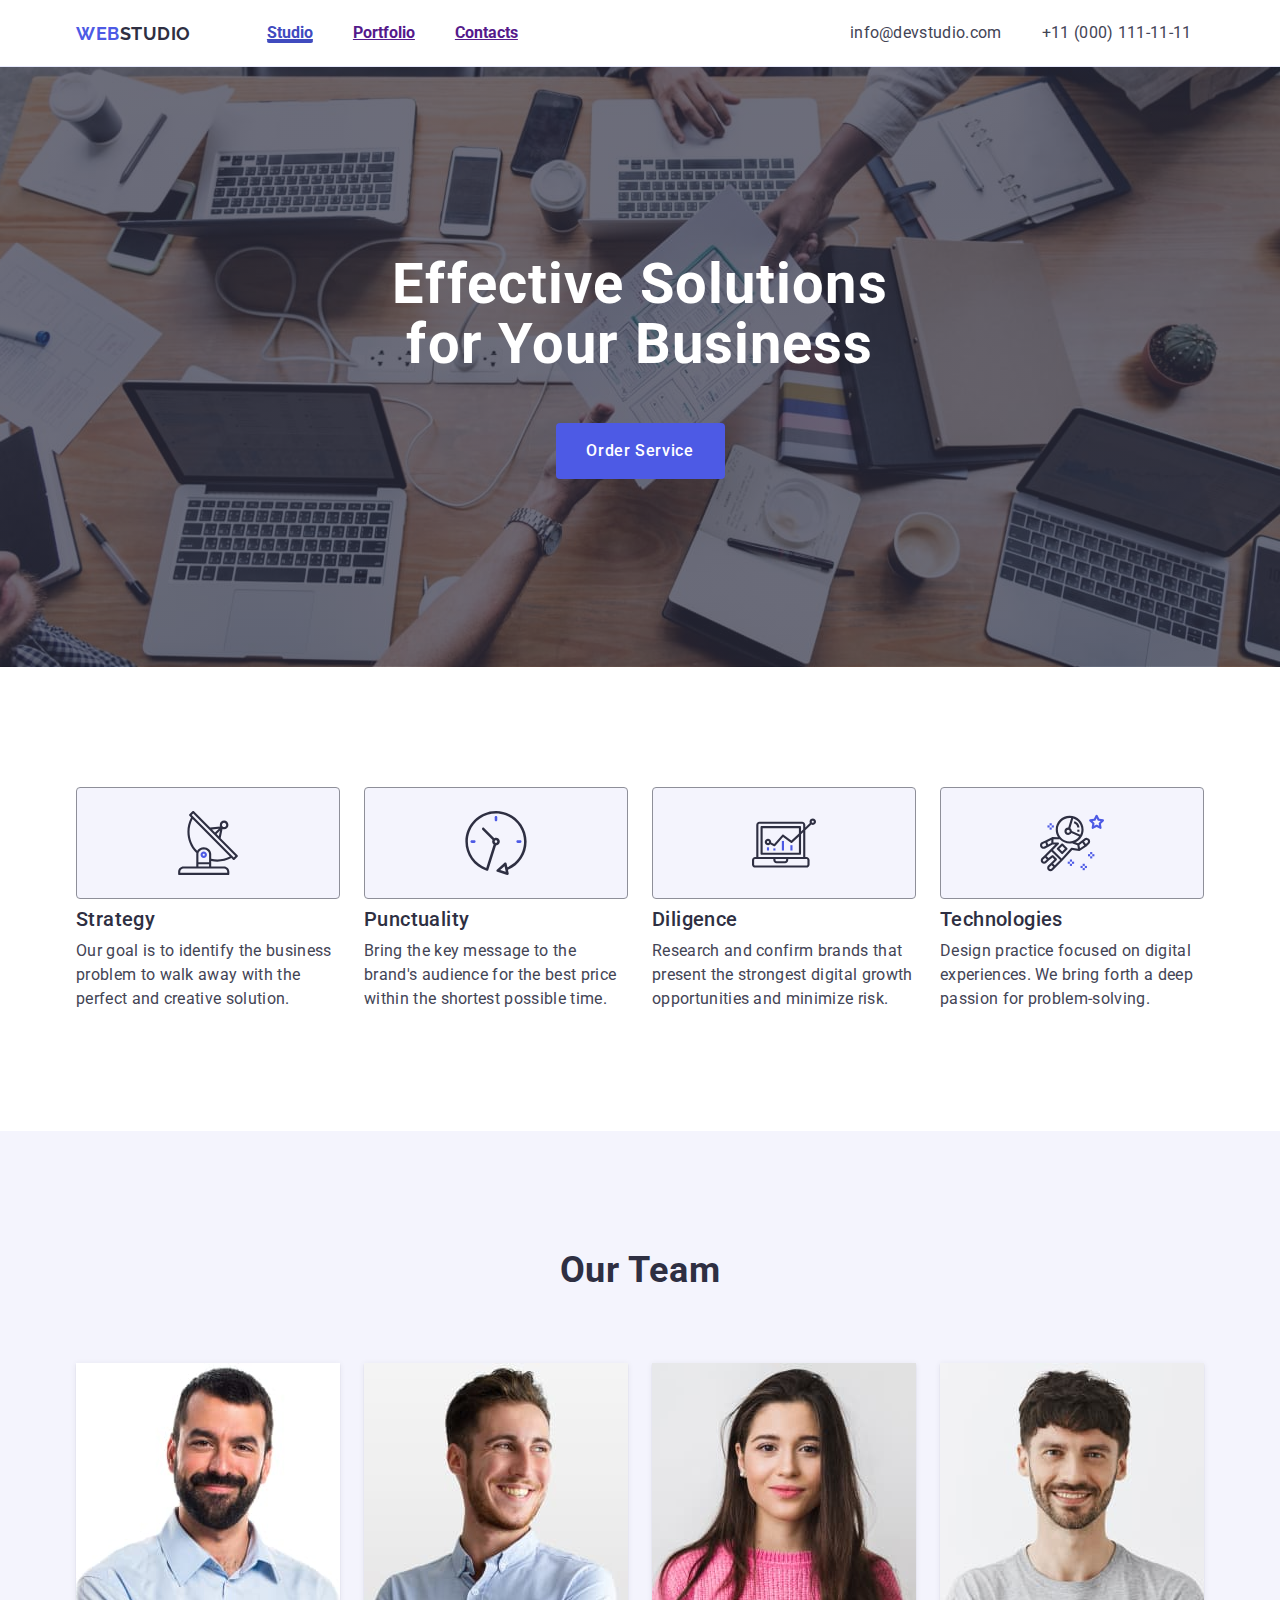
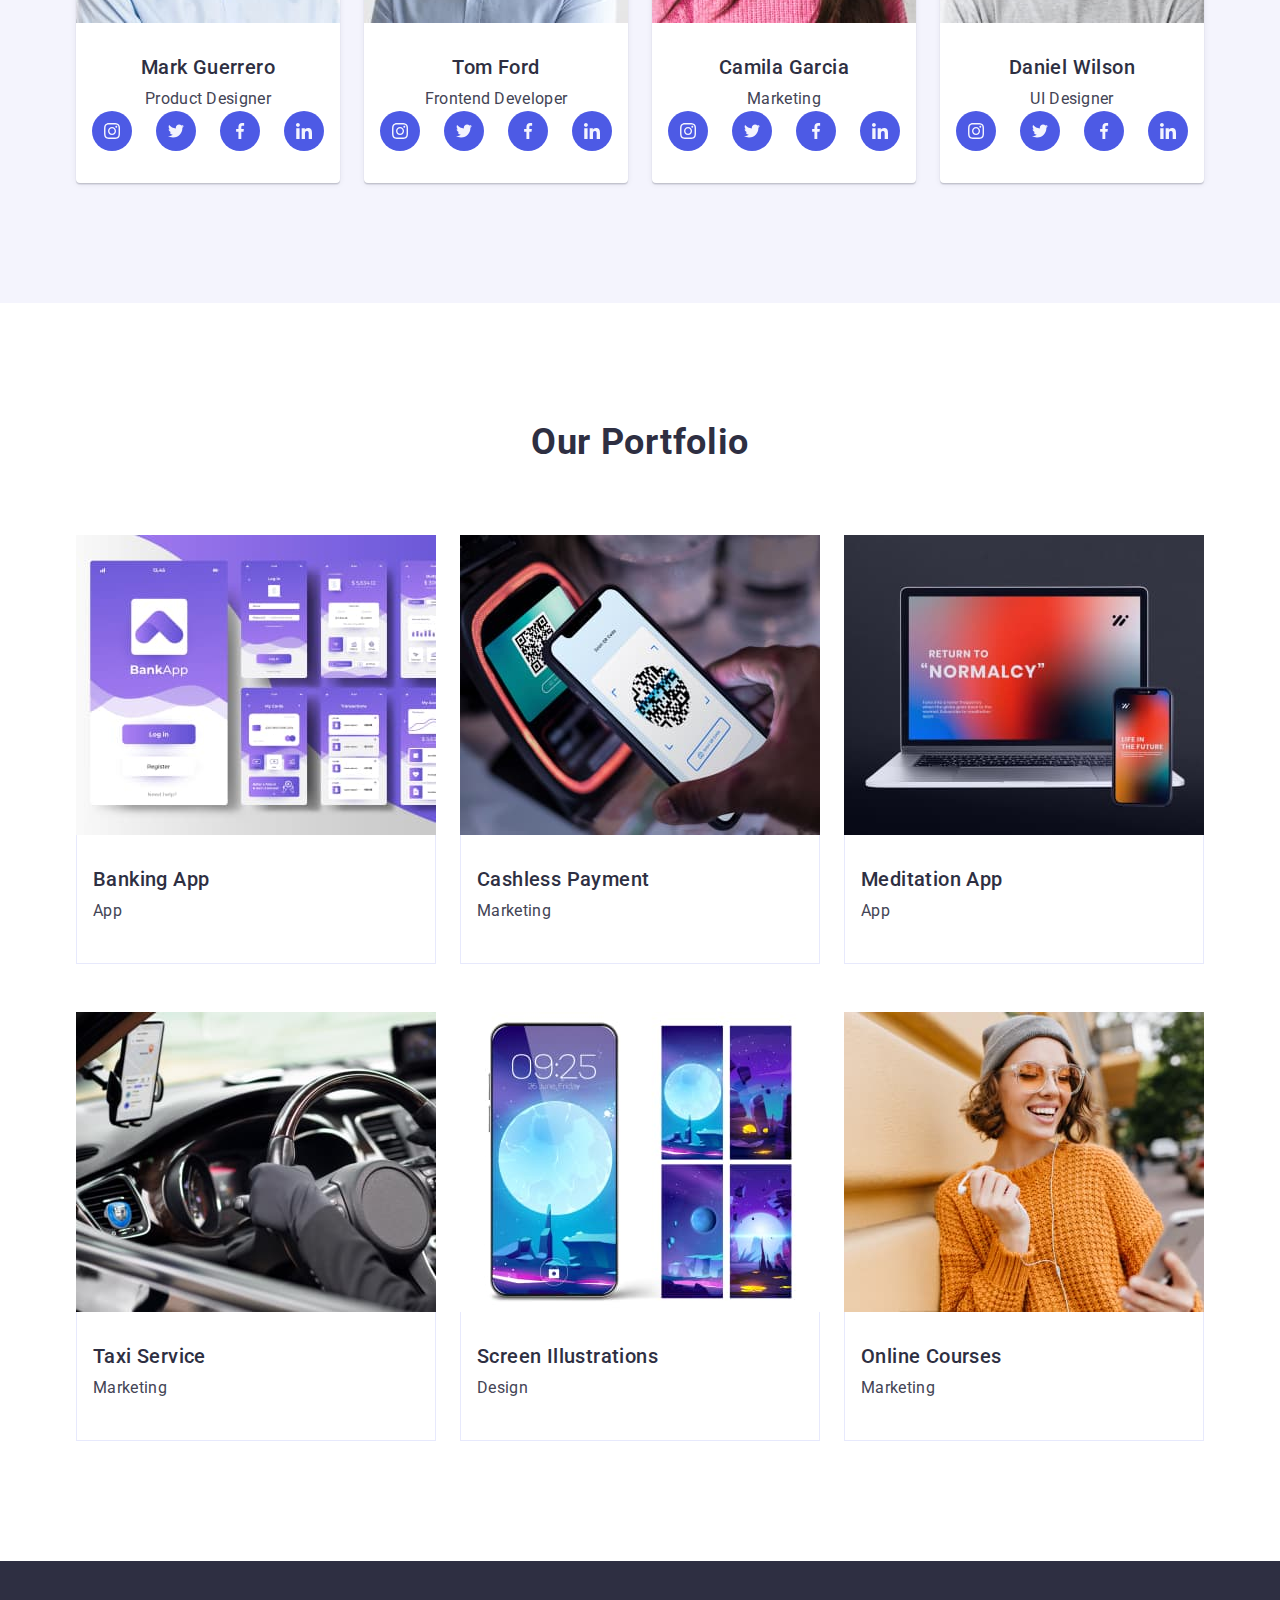
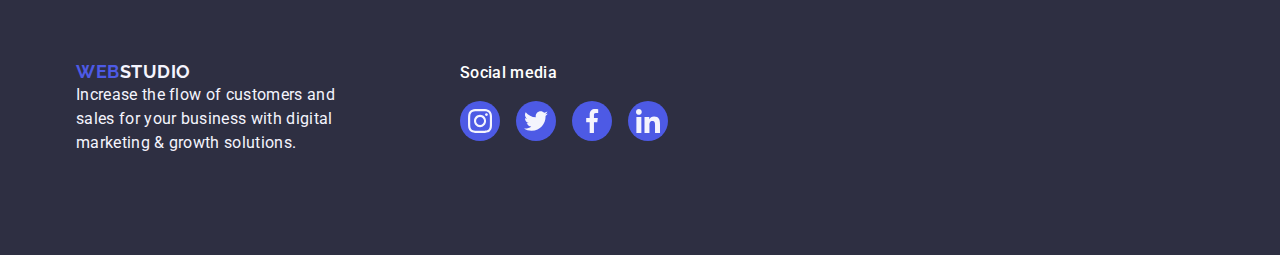
==== index.html @ 94a4ffe4 "corrects in footer" ====
<!DOCTYPE html>
<html lang="en">
<head>
    <meta charset="UTF-8">
    <meta name="viewport" content="width=device-width, initial-scale=1.0">
    <title>Document</title>
    <link rel="stylesheet" href="https://cdn.jsdelivr.net/npm/modern-normalize@2.0.0/modern-normalize.min.css">
    <link rel="stylesheet" href="./css/styles.css">
    <link rel="stylesheet" href="./images/icons.svg">
    <link rel="preconnect" href="https://fonts.googleapis.com">
    <link rel="preconnect" href="https://fonts.gstatic.com" crossorigin>
    <link
        href="https://fonts.googleapis.com/css2?family=Raleway:ital,wght@0,100..900;1,100..900&family=Roboto:ital,wght@0,100;0,300;0,400;0,500;0,700;0,900;1,100;1,300;1,400;1,500;1,700;1,900&display=swap"
        rel="stylesheet">

        <link rel="preconnect" href="https://fonts.googleapis.com">
        <link rel="preconnect" href="https://fonts.gstatic.com" crossorigin>
        <link
            href="https://fonts.googleapis.com/css2?family=Raleway:ital,wght@0,100..900;1,100..900&family=Roboto:ital,wght@0,100;0,300;0,400;0,500;0,700;0,900;1,100;1,300;1,400;1,500;1,700;1,900&display=swap"
            rel="stylesheet">

</head>
<body>
    <header class="top-bar">
        <div class="div-container container">
        <nav class="navigation">
            <a href="./index.html" class="page-logo">Web<span class="logo-studio-top">Studio</span></a>
            <ul class="nav-list-one">
                <li>
                    <a href="./index.html" class="link-active">Studio</a>
                </li>
                <li>
                    <a href="">Portfolio</a>
                </li>
                <li>
                    <a href="">Contacts</a>
                </li>
            </ul>
        </nav>
        <address class="page-address">
            <ul class="adress-list">
            <li>
                <a href="mailto:info@devstudio.com" class="address-link">info@devstudio.com</a>
            </li>
            <li>
                <a href="tel:+110001111111" class="address-link">+11 (000) 111-11-11</a>
            </li>
            </ul>
        </address>
        </div>
    </header>
    
    <main>
        <section class="section-one">
            <div class="container">
              <h1 class="page-title">Effective Solutions for Your Business</h1>
            <button type="button" class="page-button">Order Service</button>
            </div>
            </section>

                <section class="section-two">
                    <div class="container">
                    <h2 class="visually-hidden">TO CHANGE</h2>
                    <ul class="list-two">
                        <li class="list-two-item">
                            <div class="icon-one">
                                <svg width="64" height="64">
                                    <use href="./images/icons.svg#icon-antenna1"></use>
                                </svg>
                            </div>
                            <h3 class="page-title-two">Strategy</h3>
                        <p class="page-paragraph-one">Our goal is to identify the business
                        problem to walk away with the 
                        perfect and creative solution.</p>
                        </li>
                       
                        <li class="list-two-item">
                            <div class="icon-one">
                                <svg width="64" height="64">
                                    <use href="./images/icons.svg#icon-clock1"></use>
                                </svg>
                            </div>
                            <h3 class="page-title-two">Punctuality</h3>
                        <p class="page-paragraph-one">Bring the key message to the
                        brand's audience for the best price 
                        within the shortest possible time.</p>
                         </li>
                    
                      <li class="list-two-item">
                        <div class="icon-one">
                            <svg width="64" height="64">
                                <use href="./images/icons.svg#icon-diagram1"></use>
                            </svg>
                        </div>
                            <h3 class="page-title-two">Diligence</h3>
                        <p class="page-paragraph-one">Research and confirm brands that 
                        present the strongest digital growth
                        opportunities and minimize risk.</p>
                    </li>
                    
                    <li class="list-two-item">
                        <div class="icon-one">
                            <svg width="64" height="64">
                                <use href="./images/icons.svg#icon-astronaut1"></use>
                            </svg>
                        </div>
                            <h3 class="page-title-two">Technologies</h3>
                        <p class="page-paragraph-one">Design practice focused on digital 
                        experiences. We bring forth a deep 
                        passion for problem-solving.</p>
                        </li>
                    </ul>
                    </div>
                </section>

            <section class="section-three">
            <div class="container">
            <h2 class="page-title-three">Our Team</h2>
            <ul class="list-three">
               <li class="image-list">
                   <img src="./images/img1.jpg"
                   alt="Man in a blue shirt with short stubble"
                   width="264"
                   height="260" />
                   <div class="div-info">
                <h3 class="page-title-four">Mark Guerrero</h3>
                <p class="page-paragraph-two">Product Designer</p>
                <ul class="social-media-one">
                    <li class="social-media-one-item">
                    <a href="https://www.instagram.com/" target="_blank" class="sm-link">
                        <svg width="16" height="16" class="sm-icon">
                            <use href="./images/icons.svg#icon-instagram1"></use>
                        </svg>
                    </a>
                    </li>
                    <li class="social-media-one-item">
                        <a href="https://x.com/" target="_blank" class="sm-link">
                            <svg width="16" height="16" class="sm-icon">
                                <use href="./images/icons.svg#icon-twitter1"></use>
                            </svg>
                        </a>
                    </li>
                    <li class="social-media-one-item">
                        <a href="https://www.facebook.com/" target="_blank" class="sm-link">
                            <svg width="16" height="16" class="sm-icon">
                                <use href="./images/icons.svg#icon-facebook1"></use>
                            </svg>
                        </a>
                    </li>
                    <li class="social-media-one-item">
                        <a href="https://linkedin.com/" target="_blank" class="sm-link">
                            <svg width="16" height="16" class="sm-icon">
                                <use href="./images/icons.svg#icon-linkedin"></use>
                            </svg>
                        </a>
                    </li>
                </ul>
                </div>
               </li>
               <li class="image-list">
                   <img src="./images/img2.jpg"
                   alt="Smiling man in a blue shirt with short stubble"
                   width="264"
                   height="260" />
                   <div class="div-info">
                <h3 class="page-title-four">Tom Ford</h3>
                <p class="page-paragraph-two">Frontend Developer</p>
                <ul class="social-media-one">
                    <li class="social-media-one-item">
                        <a href="https://www.instagram.com/" target="_blank" class="sm-link">
                            <svg width="16" height="16" class="sm-icon">
                                <use href="./images/icons.svg#icon-instagram1"></use>
                            </svg>
                        </a>
                    </li>
                    <li class="social-media-one-item">
                        <a href="https://x.com/" target="_blank" class="sm-link">
                            <svg width="16" height="16" class="sm-icon">
                                <use href="./images/icons.svg#icon-twitter1"></use>
                            </svg>
                        </a>
                    </li>
                    <li class="social-media-one-item">
                        <a href="https://www.facebook.com/" target="_blank" class="sm-link">
                            <svg width="16" height="16" class="sm-icon">
                                <use href="./images/icons.svg#icon-facebook1"></use>
                            </svg>
                        </a>
                    </li>
                    <li class="social-media-one-item">
                        <a href="https://linkedin.com/" target="_blank" class="sm-link">
                            <svg width="16" height="16" class="sm-icon">
                                <use href="./images/icons.svg#icon-linkedin"></use>
                            </svg>
                        </a>
                    </li>
                </ul>
                </div>
               </li> 
               <li class="image-list">
                   <img src="./images/img3.jpg"
                   alt="Woman with long dark hair in a pink sweater"
                   width="264"
                   height="260" />
                   <div class="div-info">
                <h3 class="page-title-four">Camila Garcia</h3>
                <p class="page-paragraph-two">Marketing</p>
                <ul class="social-media-one">
                    <li class="social-media-one-item">
                        <a href="https://www.instagram.com/" target="_blank" class="sm-link">
                            <svg width="16" height="16" class="sm-icon">
                                <use href="./images/icons.svg#icon-instagram1"></use>
                            </svg>
                        </a>
                    </li>
                    <li class="social-media-one-item">
                        <a href="https://x.com/" target="_blank" class="sm-link">
                            <svg width="16" height="16" class="sm-icon">
                                <use href="./images/icons.svg#icon-twitter1"></use>
                            </svg>
                        </a>
                    </li>
                    <li class="social-media-one-item">
                        <a href="https://www.facebook.com/" target="_blank" class="sm-link">
                            <svg width="16" height="16" class="sm-icon">
                                <use href="./images/icons.svg#icon-facebook1"></use>
                            </svg>
                        </a>
                    </li>
                    <li class="social-media-one-item">
                        <a href="https://linkedin.com/" target="_blank" class="sm-link">
                            <svg width="16" height="16" class="sm-icon">
                                <use href="./images/icons.svg#icon-linkedin"></use>
                            </svg>
                        </a>
                    </li>
                </ul>
                </div>
               </li>
               <li class="image-list">
                   <img src="./images/img4.jpg"
                   alt="A man in a gray T-shirt with short stubble"
                   width="264"
                   height="260" />
                   <div class="div-info">
                <h3 class="page-title-four">Daniel Wilson</h3>
                <p class="page-paragraph-two">UI Designer</p>
                <ul class="social-media-one">
                    <li class="social-media-one-item">
                        <a href="https://www.instagram.com/" target="_blank" class="sm-link">
                            <svg width="16" height="16" class="sm-icon">
                                <use href="./images/icons.svg#icon-instagram1"></use>
                            </svg>
                        </a>
                    </li>
                    <li class="social-media-one-item">
                        <a href="https://x.com/" target="_blank" class="sm-link">
                            <svg width="16" height="16" class="sm-icon">
                                <use href="./images/icons.svg#icon-twitter1"></use>
                            </svg>
                        </a>
                    </li>
                    <li class="social-media-one-item">
                        <a href="https://www.facebook.com/" target="_blank" class="sm-link">
                            <svg width="16" height="16" class="sm-icon">
                                <use href="./images/icons.svg#icon-facebook1"></use>
                            </svg>
                        </a>
                    </li>
                    <li class="social-media-one-item">
                        <a href="https://linkedin.com/" target="_blank" class="sm-link">
                            <svg width="16" height="16" class="sm-icon">
                                <use href="./images/icons.svg#icon-linkedin"></use>
                            </svg>
                        </a>
                    </li>
                </ul>
                </div>
               </li>
            </ul>
            </div>
        </section>

        <section class="section-four">
            <div class="container">
            <h2 class="page-title-five">Our Portfolio</h2>
            <ul class="list-four">
                <li class="list-four-item">
                    <div class="parent">
                    <img src="./images/img5.jpg"
                    alt="Some White and purple photos of bankig aplication"
                    width="360"
                    height="300" />
                    <p class="child">14 Stylish and User-Friendly App Design Concepts · Task Manager App · Calorie Tracker App · Exotic Fruit Ecommerce App ·
                    Cloud Storage App</p>
                    </div>
                    
                    <!-- <div class="parent-two"> -->
                <div class="div-info-two">
                    <h3 class="page-title-two">Banking App</h3>
                    <p class="page-paragraph-three">App</p>
                    <!-- <p class="child-two">14 Stylish and User-Friendly App Design Concepts · Task Manager App · Calorie Tracker App · Exotic
                        Fruit Ecommerce App ·
                        Cloud Storage App</p> -->
                    <!-- </div> -->
                    </div>
                </li>
                <li class="list-four-item">
                    <div class="parent">
                    <img src="./images/img6.jpg"
                    alt="Mobile phone and paymaent terminal"
                    width="360"
                    height="300" />
                    <p class="child">14 Stylish and User-Friendly App Design Concepts · Task Manager App · Calorie Tracker App · Exotic
                        Fruit Ecommerce App ·
                        Cloud Storage App</p>
                    </div>
                    <div class="div-info-two">
                    <h3 class="page-title-two">Cashless Payment</h3>
                    <p class="page-paragraph-three">Marketing</p>
                    </div>
                </li>
                <li class="list-four-item">
                    <div class="parent">
                    <img src="./images/img7.jpg"
                    alt="Mobile phone and notebook one the black board"
                    width="360"
                    height="300" />
                    <p class="child">14 Stylish and User-Friendly App Design Concepts · Task Manager App · Calorie Tracker App · Exotic
                        Fruit Ecommerce App ·
                        Cloud Storage App</p>
                    </div>
                    <div class="div-info-two">
                    <h3 class="page-title-two">Meditation App</h3>
                    <p class="page-paragraph-three">App</p>
                    </div>
                </li>
                <li class="list-four-item">
                    <div class="parent">
                    <img src="./images/img8.jpg"
                    alt="A mobile phone attached to the car window and the driver's hands"
                    width="360"
                    height="300" />
                    <p class="child">14 Stylish and User-Friendly App Design Concepts · Task Manager App · Calorie Tracker App · Exotic
                        Fruit Ecommerce App ·
                        Cloud Storage App</p>
                    </div>
                    <div class="div-info-two">
                    <h3 class="page-title-two">Taxi Service</h3>
                    <p class="page-paragraph-three">Marketing</p>
                    </div>
                </li>
                 <li class="list-four-item">
                    <div class="parent">
                    <img src="./images/img9.jpg"
                    alt="Mobile phone with Moon on the desktop"
                    width="360"
                    height="300" />
                    <p class="child">14 Stylish and User-Friendly App Design Concepts · Task Manager App · Calorie Tracker App · Exotic
                        Fruit Ecommerce App ·
                        Cloud Storage App</p>
                    </div>
                    <div class="div-info-two">
                    <h3 class="page-title-two">Screen Illustrations</h3>
                    <p class="page-paragraph-three">Design</p>
                    </div>
 
                </li>
                <li class="list-four-item">
                    <div class="parent">
                    <img src="./images/img10.jpg"
                    alt="Women in orange sweater with glasses and grey winter hat"
                    width="360"
                    height="300" />
                    <p class="child">14 Stylish and User-Friendly App Design Concepts · Task Manager App · Calorie Tracker App · Exotic
                        Fruit Ecommerce App ·
                        Cloud Storage App</p>
                    </div>
                    <div class="div-info-two">
                    <h3 class="page-title-two">Online Courses</h3>
                    <p class="page-paragraph-three">Marketing</p>
                    </div>
                </li>
            </ul>
            </div>
        </section>
        
    </main>
    
    <footer class="page-footer">
        <div class="container">
        <div class="foot-container">
            <div class="div-footer">
        <a href="./index.html" class="page-logo">Web<span class="logo-studio-bottom">Studio</span></a>
       <p class="page-paragraph-four">
        Increase the flow of customers and
        sales for your business with digital 
        marketing & growth solutions.
       </p>
    </div>
    <div class="footer-icon">
        <p class="sm-paragraph">Social media</p>
        <ul class="social-media-two">
            <li class="social-media-two-item">
                <a href="https://www.instagram.com/" target="_blank" class="sm-link-two">
                    <svg width="24" height="24" class="sm-icon">
                        <use href="./images/icons.svg#icon-instagram1"></use>
                    </svg>
                </a>
            </li>
            <li class="social-media-two-item">
                <a href="https://x.com/" target="_blank" class="sm-link-two">
                    <svg width="24" height="24" class="sm-icon">
                        <use href="./images/icons.svg#icon-twitter1"></use>
                    </svg>
                </a>
            </li>
            <li class="social-media-two-item">
                <a href="https://www.facebook.com/" target="_blank" class="sm-link-two">
                    <svg width="24" height="24" class="sm-icon">
                        <use href="./images/icons.svg#icon-facebook1"></use>
                    </svg>
                </a>
            </li>
            <li class="social-media-two-item">
                <a href="https://www.linkedin.com/" target="_blank" class="sm-link-two">
                    <svg width="24" height="24" class="sm-icon">
                        <use href="./images/icons.svg#icon-linkedin"></use>
                    </svg>
                </a>
            </li>
        </ul>
   </div>
    </div>
    </footer>
    </body>
</html>
---- css/styles.css ----
* {
    box-sizing: border-box;
    margin: 0;
    padding: 0;
}
body {
    font-family: "Roboto", sans-serif;
    font-weight: 700;
    color: #434455;
    background-color: #ffffff;

}

  
.page-logo {
    font-family: "Raleway", sans-serif;
    font-weight: 700;
    font-size: 18px;
    line-height: 1.17;
    letter-spacing: 0.03em;
    text-transform: uppercase;
    color: #4d5ae5;
    text-decoration: none;
    display: inline-block;
    margin-right: 76px;
    
}

.logo-studio-top {
    color: #2e2f42;
}
.logo-studio-top:hover {
    color: #404bbf;
}
.logo-studio-top:active {
    text-decoration: underline;
    color: #404bbf;;
}

.first-link {
    /* font-weight: 500;
    letter-spacing: 0.02em;
    line-height: 1.5em;
    color: #2e2f42;
    text-decoration: none; */
    
}
.first-link:hover {
    color: #404bbf;
}
.first-link:focus {
    color: #404bbf;
}

.page-address {
    font-size: 16px;
    font-style: normal;
    font-weight: 400;
    line-height: 16px;
    letter-spacing: 0.02em;
}
.address-link {
    font-size: 16px;
    line-height: 1.5em;
    letter-spacing: 0.02em;
    color: #434455;
    text-decoration: none;
    transition: color 250ms cubic-bezier(0.4, 0, 0.2, 1);
}
.address-link:hover {
    color: #404bbf;
}
.address-link:focus {
    color: #404bbf;
}

.section-one {
    background-color: #2e2f42;
    background-image:linear-gradient(rgba(46, 47, 66, 0.7), rgba(46, 47, 66, 0.7)), url("../images/peopleoffice.jpg");
    max-width: 1440px;
    margin-left: auto;
    margin-right: auto;
    background-repeat: no-repeat;
    background-position: center;
    background-size: cover;
}


.page-title {
    font-size: 56px;
    line-height: 1.07;
    text-align: center;
    letter-spacing: 0.02em;
    color: #ffffff;
    
   
}

.page-button {
    font-weight: 500;
    line-height: 1.5em;
    letter-spacing: 0.04em;
    color: #ffffff;
    background-color: #4D5AE5;
    cursor: pointer;
    transition: background-color 250ms cubic-bezier(0.4, 0, 0.2, 1);
}

.page-button:hover {
    background-color: #404BBF;
}
.page-button:focus {
    background-color: #404BBF;
}

.page-title-two {
    font-weight: 500;
    font-size: 20px;
    line-height: 1.2;
    letter-spacing: 0.02em;
    color: #2e2f42;
}
.page-paragraph-one {
    line-height: 1.5;
    letter-spacing: 0.02em;
    font-weight: 400;
    font-size: 16px;
}

.section-three {
    background-color: #F4F4FD;
}

.page-title-three {
    font-size: 36px;
    font-weight: 700;
    line-height: 1.11;
    text-align: center;
    letter-spacing: 0.02em;
    text-transform: capitalize;
    color: #2e2f42;
}
.image-list {
    background-color: #FFFFFF;
}

.page-title-four {
    font-weight: 500;
    font-size: 20px;
    line-height: 1.2;
    letter-spacing: 0.02em;
    color: #2e2f42;
}

.page-paragraph-two {
    font-size: 16px;
    font-weight: 400;
    line-height: 1.5;
    letter-spacing: 0.02em;
}
.page-paragraph-three {
    font-size: 16px;
    font-weight: 400;
    line-height: 1.5;
    letter-spacing: 0.02em;
    margin-bottom: 8px;
}
.page-title-five {
    font-size: 36px;
    font-weight: 700;
    line-height: 1.11;
    text-align: center;
    letter-spacing: 0.02em;
    text-transform: capitalize;
    color: #2e2f42;
}

.page-footer {
    background-color: #2e2f42;
    padding: 100px 0;
    display: flex;
    align-items: baseline;
    max-width: 1440px;
        margin-left: auto;
        margin-right: auto;
}

.logo-studio-bottom {
    color: #f4f4fd;
}
.logo-studio-bottom:hover {
    color: #404bbf;
}

.logo-studio-bottom:active {
    text-decoration: underline;
    color: #404bbf;
    ;
}

.page-paragraph-four {
    font-size: 16px;
    font-weight: 400;
    line-height: 1.5;
    color: #F4F4FD;
    letter-spacing: 0.02em;
}

/* header */

img { 
    display: block;
}

.top-bar {
    border-bottom: 1px solid #e7e9fc;
    box-shadow:0px 2px 1px rgba(46, 47, 66, 0.08),
        0px 1px 1px rgba(46, 47, 66, 0.16),
        0px 1px 6px rgba(46, 47, 66, 0.08);
    
}

.div-container {
    display:flex;
    gap: 332px;
    align-items: center;
}
.container {
    width: 1158px;
    margin: 0 auto;
    padding-left: 15px;
    padding-right: 15px;
}

.navigation {
    display:flex; 
    align-items: center;
}

.menu-list {
    display: flex;
    gap:40px;
}
.nav-list-one {
    list-style-type: none;
    display: flex;
    gap: 40px;
    padding-top: 24px;
    padding-bottom: 24px;
}

.link-active {
    /* display: inline-block; */
    /* padding-top: 24px; */
    /* padding-bottom: 24px; */
    position: relative;
    color:#404bbf;
    /* transition: color 250ms cubic-bezier(0.4, 0, 0.2, 1); */
    
}

.link-active::after {
    content:"";
    width: 100%;
    position: absolute;
    left: 0;
    bottom: -1px;
    height: 4px;
    background-color: #404bbf;
    border-radius: 2px;
    transition: color 250ms cubic-bezier(0.4, 0, 0.2, 1);
}
.adress-list {
    list-style-type: none;
    display: flex;
    gap: 40px;
    transition: color 250ms cubic-bezier(0.4, 0, 0.2, 1);
}

/* Section one */

.section-one {
    padding-top: 188px;
    padding-bottom: 188px;
}
.page-title {
    max-width: 496px;
    display: block;
    margin-top: auto;
    margin-left: auto;
    margin-bottom: 48px;
    margin-right: auto;
    
}
.page-button {
        display: flex;
            flex-direction: column;
            align-items: center;
            justify-content: center;
            
    
    min-width: 169px;
    height: 56px;
    border: none;
    border-radius: 4px;
    margin: auto;
    }

    /* Section two */

.section-two {
    padding-top: 120px;
    padding-bottom: 120px;
}
.visually-hidden {
    position: absolute;
    width: 1px;
    height: 1px;
    margin: -1px;
    border: 0;
    padding: 0;

    white-space: nowrap;
    clip-path: inset(100%);
    clip: rect(0 0 0 0);
    overflow: hidden;
}
.list-two {
    list-style-type: none;
    display: flex;
    gap: 24px;
}
.list-two-item {
    width: calc((100% - 72px) / 4);
}
.page-title-two {
    margin-bottom: 8px;
}

/* section three */

.section-three {
    padding: 120px 0;
    max-width: 1440px;
        margin-left: auto;
        margin-right: auto;
}
.page-title-three {
    margin-bottom: 72px;
}

.list-three {
    list-style-type: none;
    display: flex;
    gap: 24px;
}
.image-list {transition: transform 250ms cubic-bezier(0.4, 0, 0.2, 1);
    width: calc((100% - 72px) / 4);
    border-radius: 0px 0px 4px 4px;
    box-shadow:0px 1px 6px rgba(46, 47, 66, 0.08),
        0px 1px 1px rgba(46, 47, 66, 0.16),
        0px 2px 1px rgba(46, 47, 66, 0.08);
}
.div-info {
    padding: 32px 0;
}
.page-title-four {
    text-align: center;
    margin-bottom: 8px;
}
.page-paragraph-two {
    text-align: center;
}

/* section four */

.section-four {
    padding-top: 120px;
    padding-bottom: 120px;
    max-width: 1440px;
        margin-left: auto;
        margin-right: auto;
}
.page-title-five {
    margin-bottom: 72px;
}
.list-four {
    list-style-type: none;
    display: flex;
    flex-wrap: wrap;
    column-gap: 24px;
    row-gap: 48px;
}
.list-four-item {
    width: calc((100% - 48px) / 3);
    /* transition: transform 250ms cubic-bezier(0.4, 0, 0.2, 1); */
}

.list-four-item:hover {
    box-shadow: 0px 2px 1px 0px rgba(46, 47, 66, 0.08), 0px 1px 1px 0px rgba(46, 47, 66, 0.16), 
                0px 1px 6px 0px rgba(46, 47, 66, 0.08);
}

.div-info-two {
    padding: 32px 16px;
    border: 1px solid #e7e9fc;
    border-top: none;
    
}

/* Footer */

.page-footer {
    padding: 100px 0;
    background-color: #2e2f42;
}

.page-paragraph-four {
    max-width: 264px;
}

/* Section two - icons */

.icon-one {
    display: flex;
    align-items: center;
    justify-content: center;
    height: 112px;
    background-color:#f4f4fd;
    border-radius: 4px;
    border: 1px solid #8e8f99;
    margin-bottom: 8px;
}

/* Section three - icons & links */

.social-media-one {
    display: flex;
    justify-content: center;
    gap: 24px;
    list-style-type: none;
    
}
.social-media-one-item {
    width: 40px;
    height: 40px;
}

.sm-link {
    width: 100%;
    height: 100%;
    background-color:#4d5ae5;
    border-radius: 50%;
    display: flex;
    align-items: center;
    justify-content: center;
    transition: background-color 250ms cubic-bezier(0.4, 0, 0.2, 1);
}

.sm-link:hover {
    background-color: #404bbf;
}

.sm-link:focus {
    background-color: #404bbf;
}

.sm-icon {
    fill: #f4f4fd;
}

/* Section four transformations */

.parent {
    position:relative;
    overflow: hidden;
}

.child {
    top: 0;
    left: 0;
    position: absolute;
    width: 100%;
    height: 100%;
    padding: 40px 32px;
    background-color: #4D5AE5;
    color: #F4F4FD;
    font-size: 16px;
    line-height: 1.5;
    letter-spacing: 0.02em;
    transform: translateY(100%);
    transition: transform 250ms cubic-bezier(0.4, 0, 0.2, 1);
}    

.parent:hover .child {
    transform: translateY(0);
}

/* .parent-two {
    position: relative;
    overflow: hidden;
    }
.parent-two:hover .child-two {
    transform: translateY(0);
}
.child-two {
    top:0;
    left: 0;
    position:absolute;
    width: 100%;
    height: 100%;
    padding: 40px 32px;
    background-color: #4D5AE5;
    color: #F4F4FD;
    font-size: 16px;
    line-height: 1.5;
    letter-spacing: 0.02em;
    transform: translateY(%);
    transition: transform 250ms cubic-bezier(0.4, 0, 0.2, 1);
} */

/* Footer icons */

.foot-container {
    display:flex;
    align-items: baseline;
}


.div-footer {
    margin-right: 120px;
    /* margin-left: 156px; */ 
    
}
.footer-icon {
    display: block;
    align-items: center;
    justify-content: space-between;
    gap: 120px;
    width: 208px;
    height: 80px;
    top: 3256px;
    left: 540px;
}

.sm-paragraph {
    font-weight: 500;
    font-size: 16px;
    line-height: 1.5;
    letter-spacing: 0.02em;
    color: #FFFFFF;
    margin-bottom: 16px;
}
.social-media-two {
    display:flex;
    gap: 16px;
    list-style-type: none;
}
.social-media-two-item {
    width: 40px;
    height: 40px;
}
.sm-link-two {
    width: 100%;
        height: 100%;
        background-color: #4d5ae5;
        border-radius: 50%;
        display: flex;
        align-items: center;
        justify-content: center;
        transition: background-color 250ms cubic-bezier(0.4, 0, 0.2, 1);
}
.sm-link-two:hover {
    background-color:#31d0aa;
}
.sm-link-two:focus {
    background-color: #31d0aa;
}
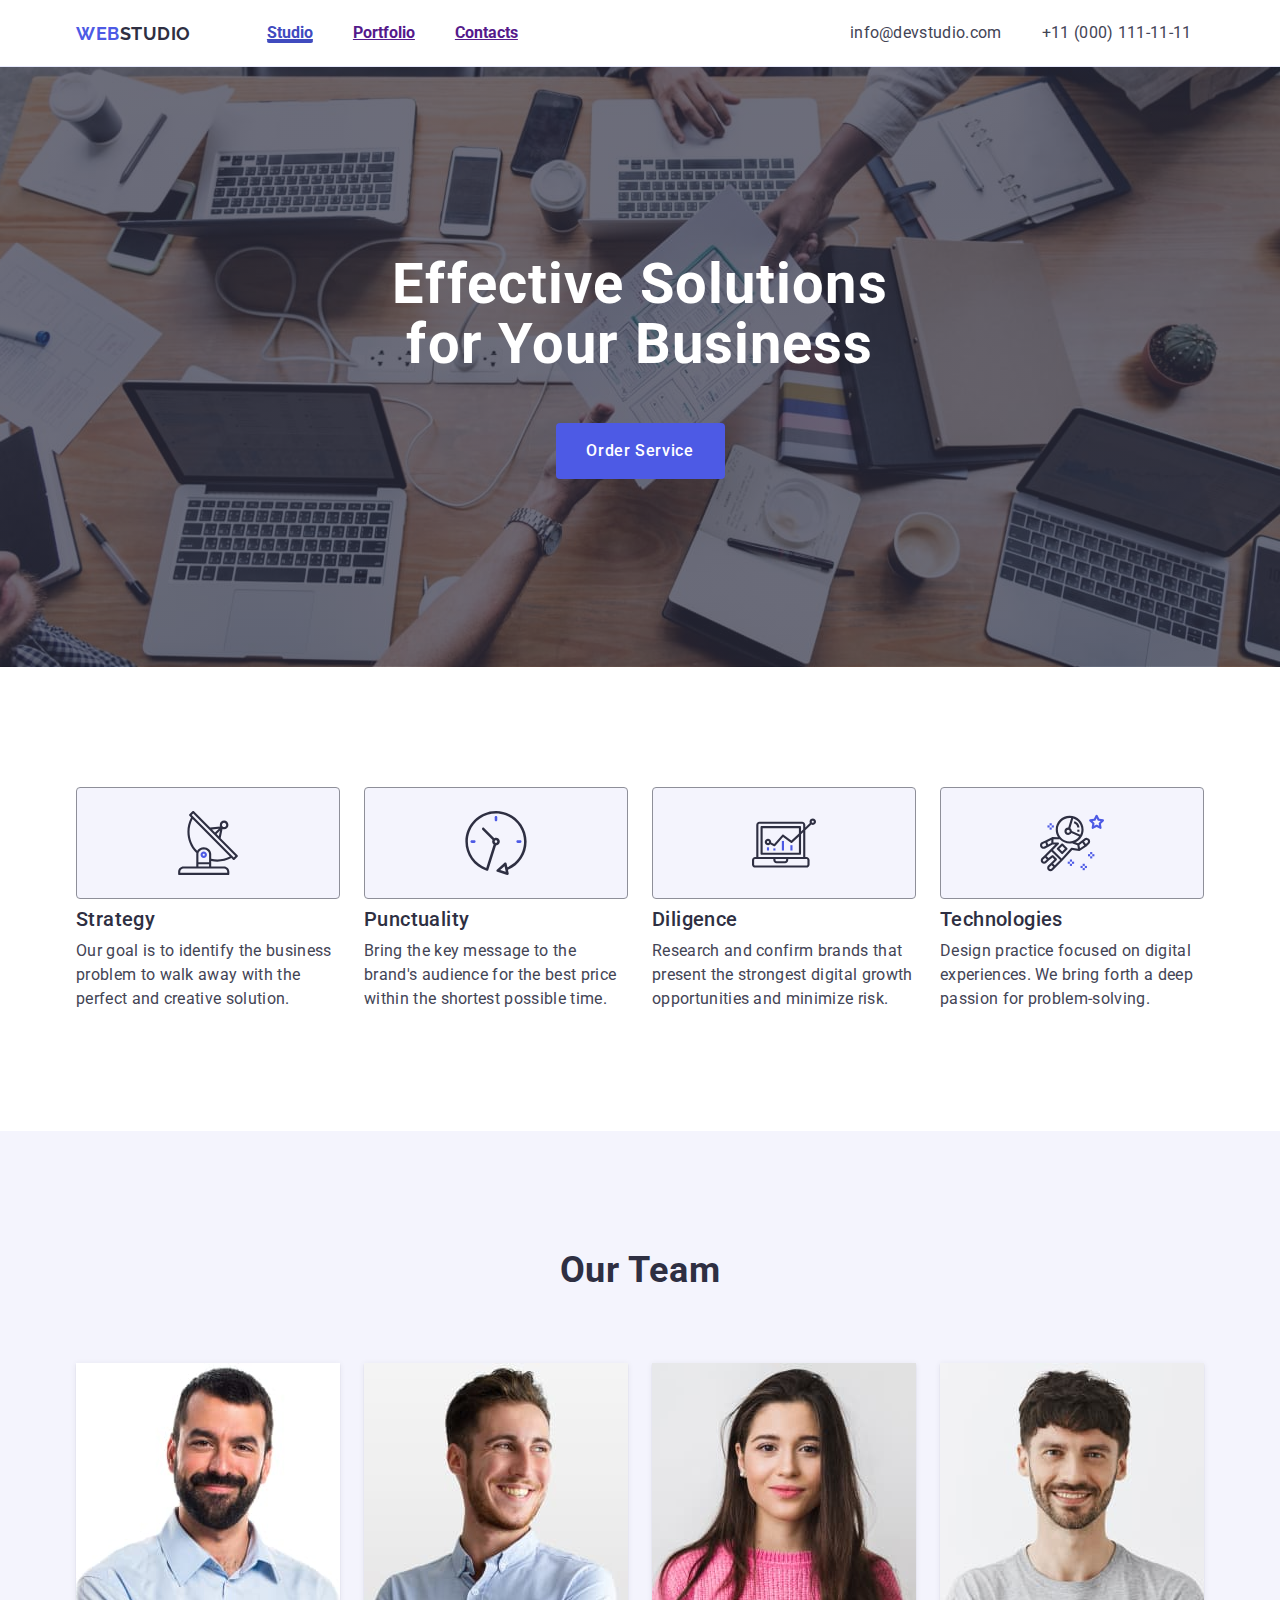
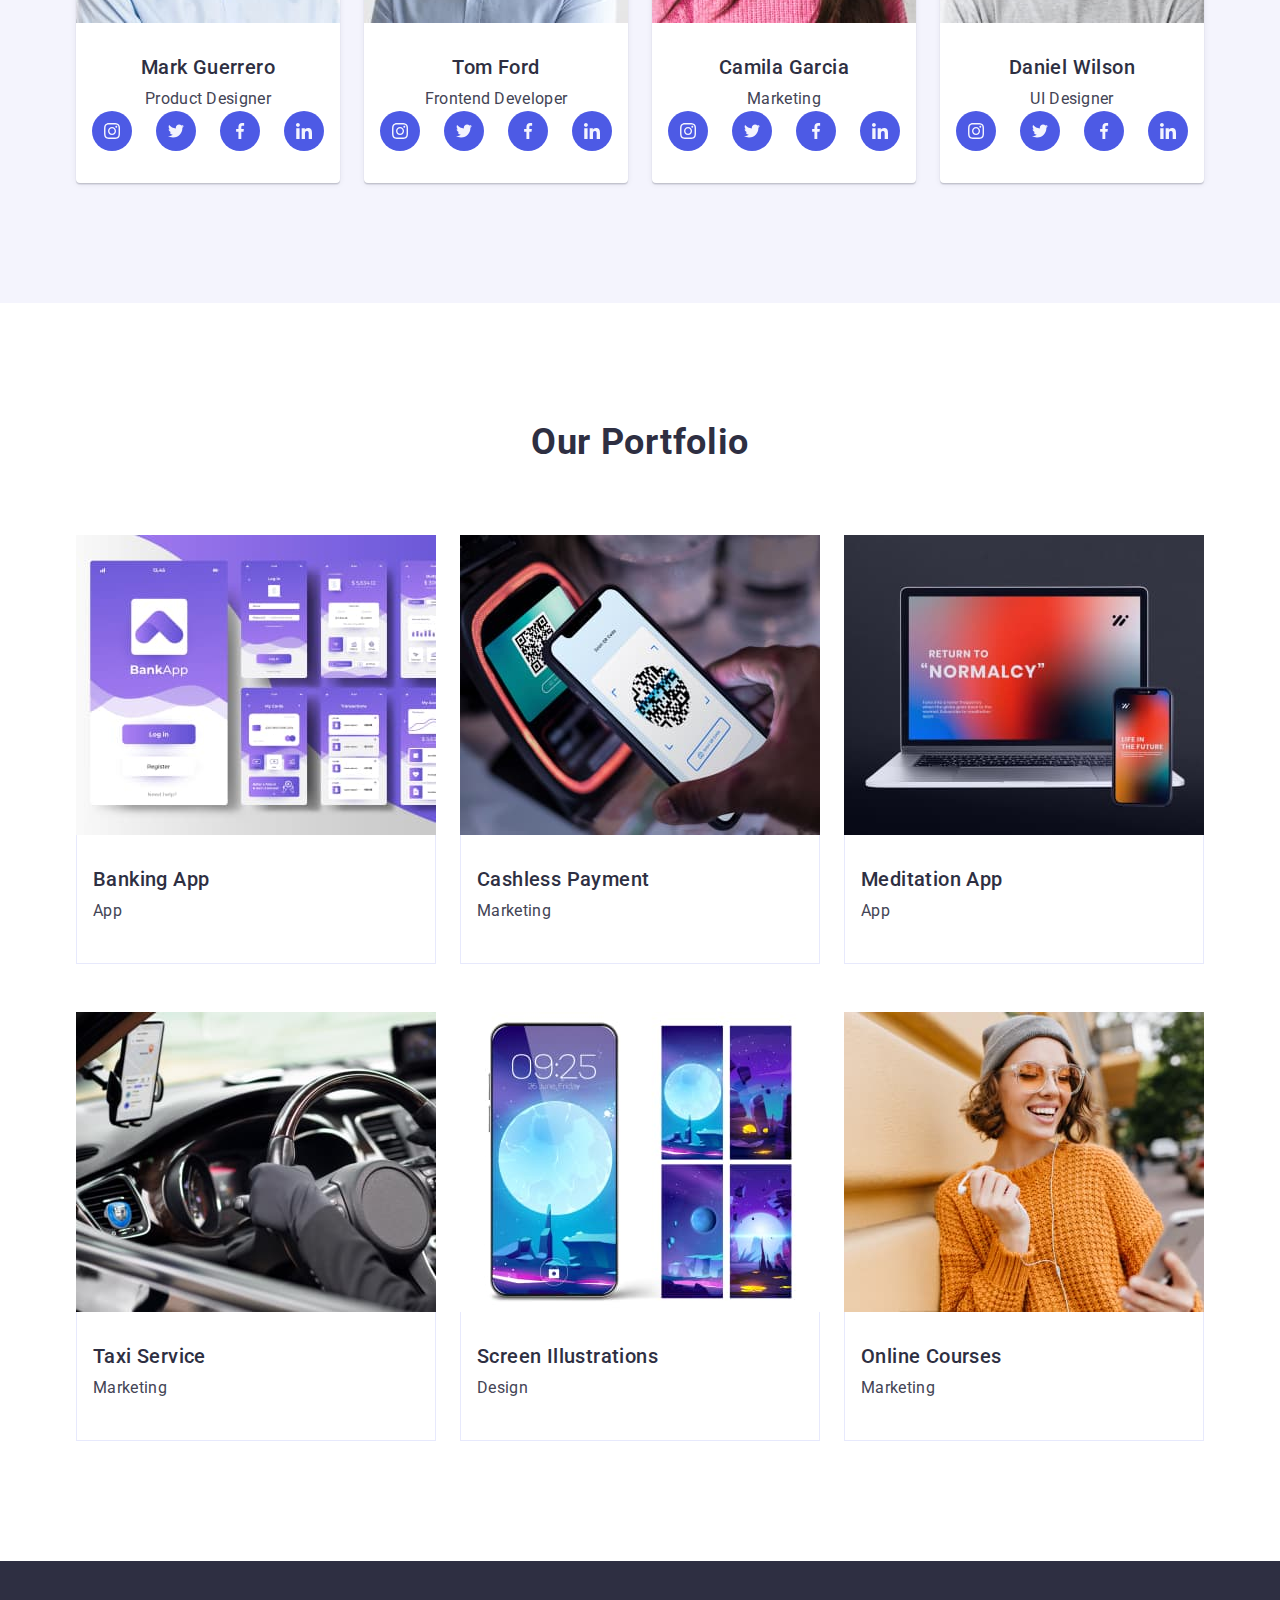
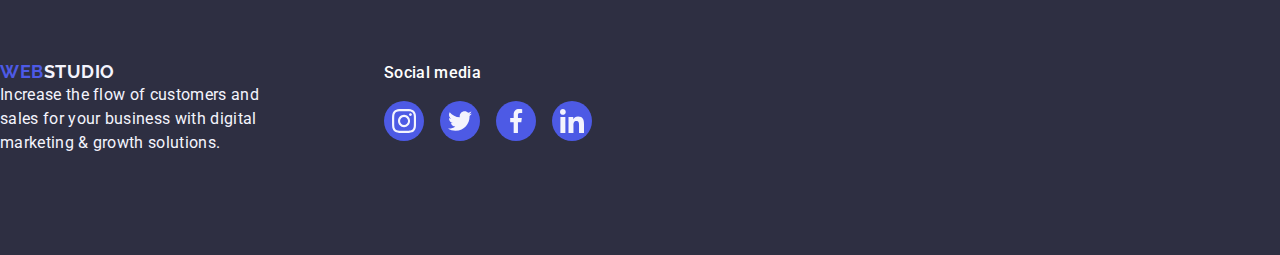
==== commit 6b58ae9c: "corrects in footer and adress" ====
--- a/index.html
+++ b/index.html
@@ -388,7 +388,7 @@
     </main>
     
     <footer class="page-footer">
-        <div class="container">
+        <!-- <div class="container"> -->
         <div class="foot-container">
             <div class="div-footer">
         <a href="./index.html" class="page-logo">Web<span class="logo-studio-bottom">Studio</span></a>
@@ -432,6 +432,7 @@
         </ul>
    </div>
     </div>
+        <!-- </div> -->
     </footer>
     </body>
 </html>
--- a/css/styles.css
+++ b/css/styles.css
@@ -255,7 +255,7 @@
     /* padding-bottom: 24px; */
     position: relative;
     color:#404bbf;
-    /* transition: color 250ms cubic-bezier(0.4, 0, 0.2, 1); */
+    transition: color 250ms cubic-bezier(0.4, 0, 0.2, 1);
     
 }
 
@@ -268,7 +268,7 @@
     height: 4px;
     background-color: #404bbf;
     border-radius: 2px;
-    transition: color 250ms cubic-bezier(0.4, 0, 0.2, 1);
+    /* transition: color 250ms cubic-bezier(0.4, 0, 0.2, 1); */
 }
 .adress-list {
     list-style-type: none;
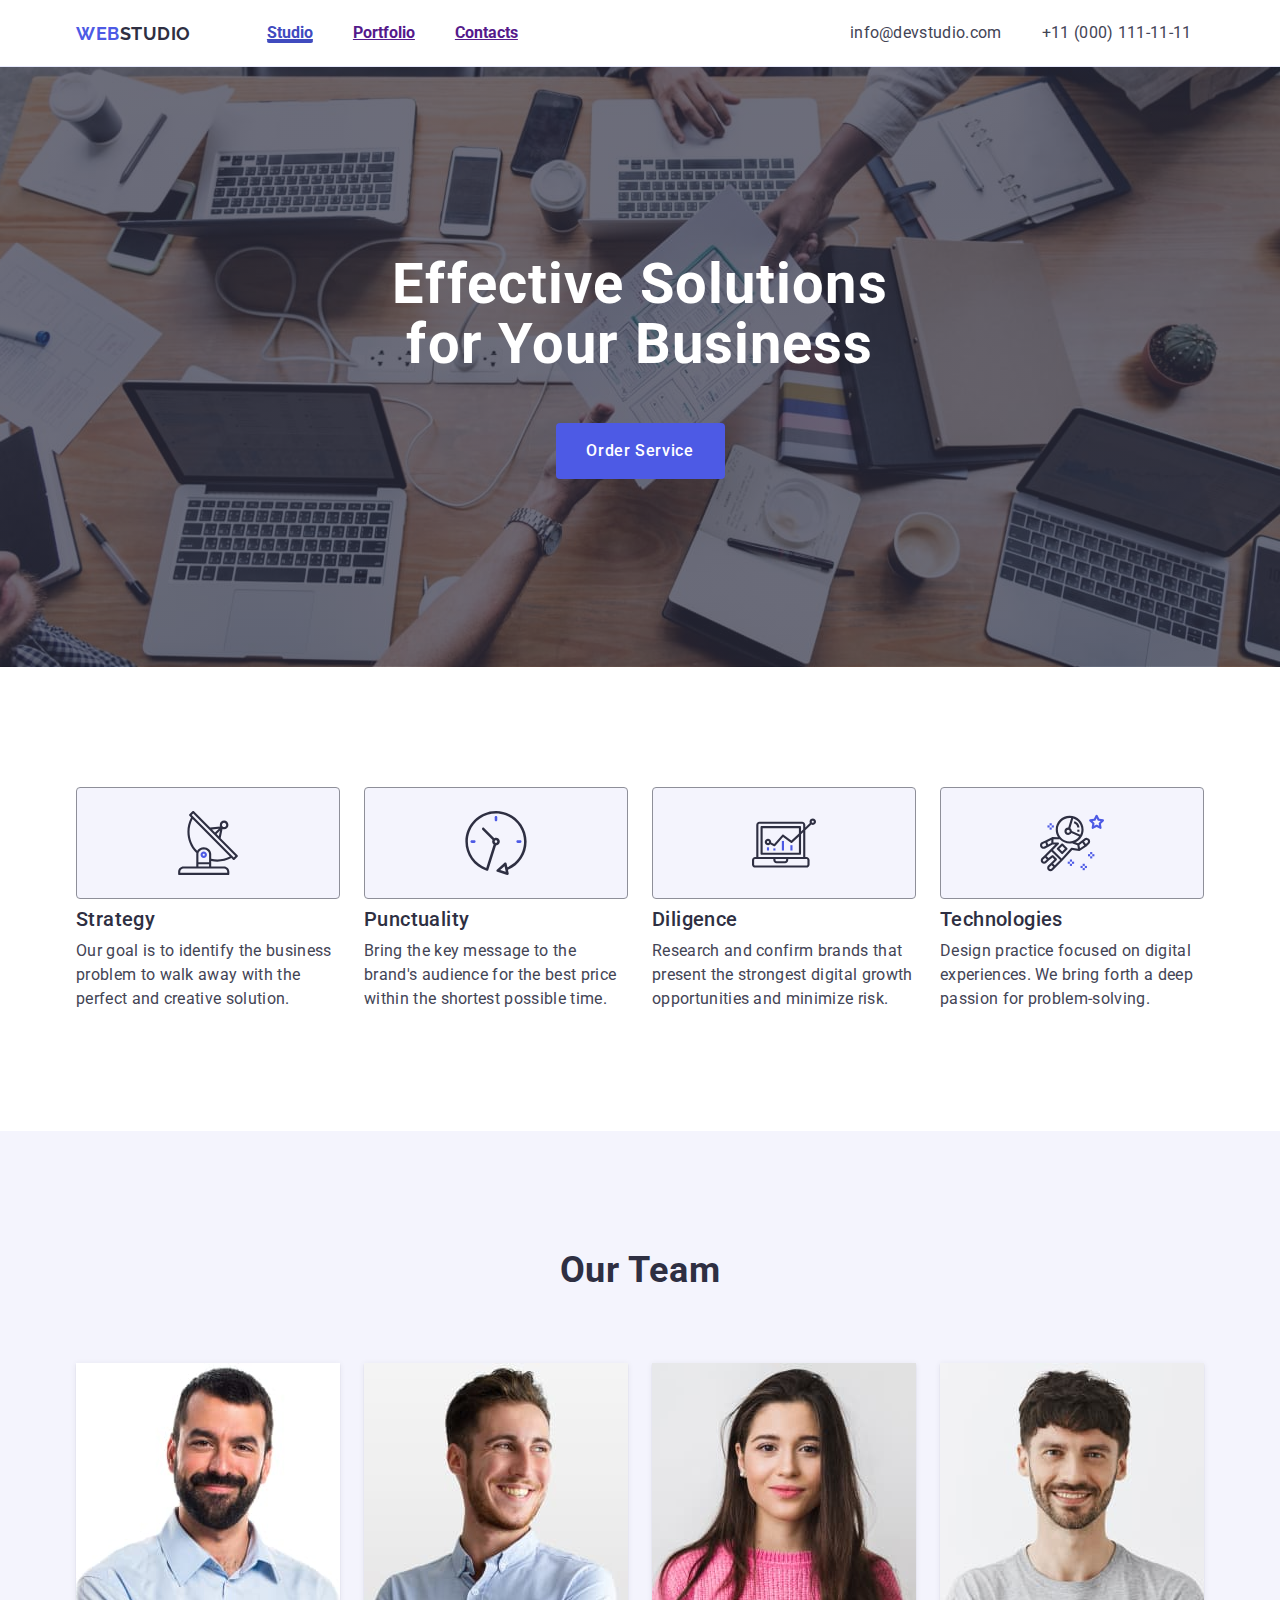
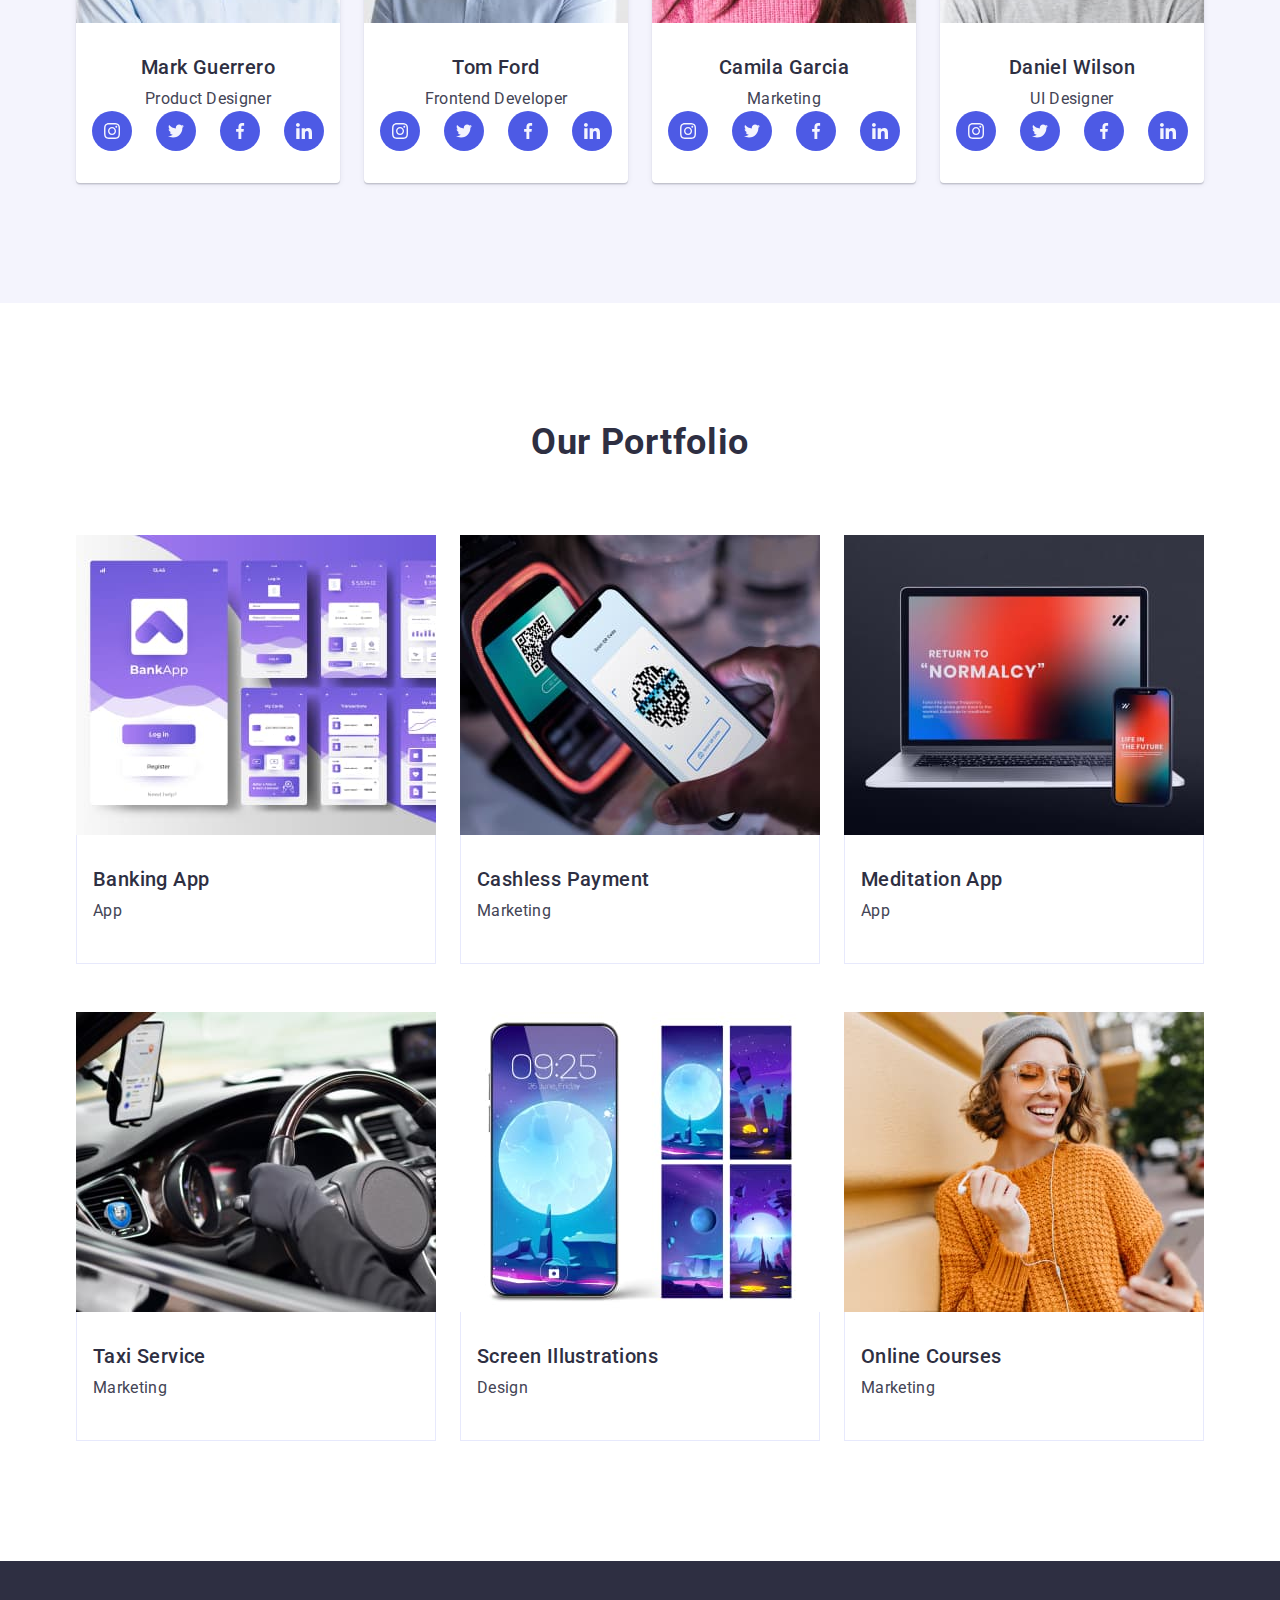
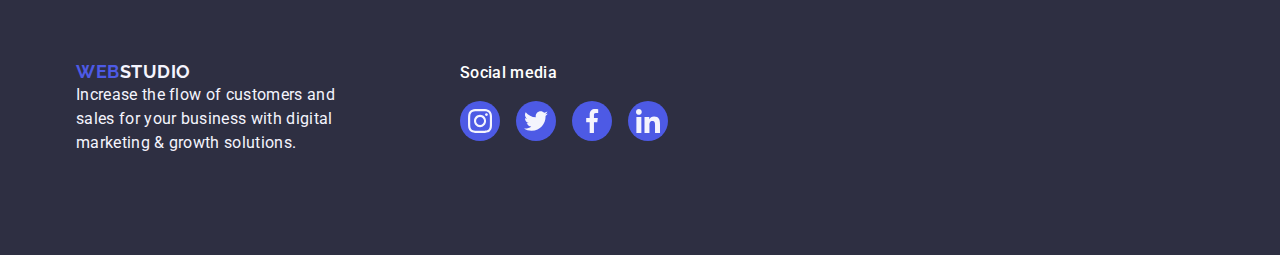
==== commit 7299aafa: "corrects in footer" ====
--- a/index.html
+++ b/index.html
@@ -389,7 +389,7 @@
     
     <footer class="page-footer">
         <!-- <div class="container"> -->
-        <div class="foot-container">
+        <div class="foot-container container">
             <div class="div-footer">
         <a href="./index.html" class="page-logo">Web<span class="logo-studio-bottom">Studio</span></a>
        <p class="page-paragraph-four">
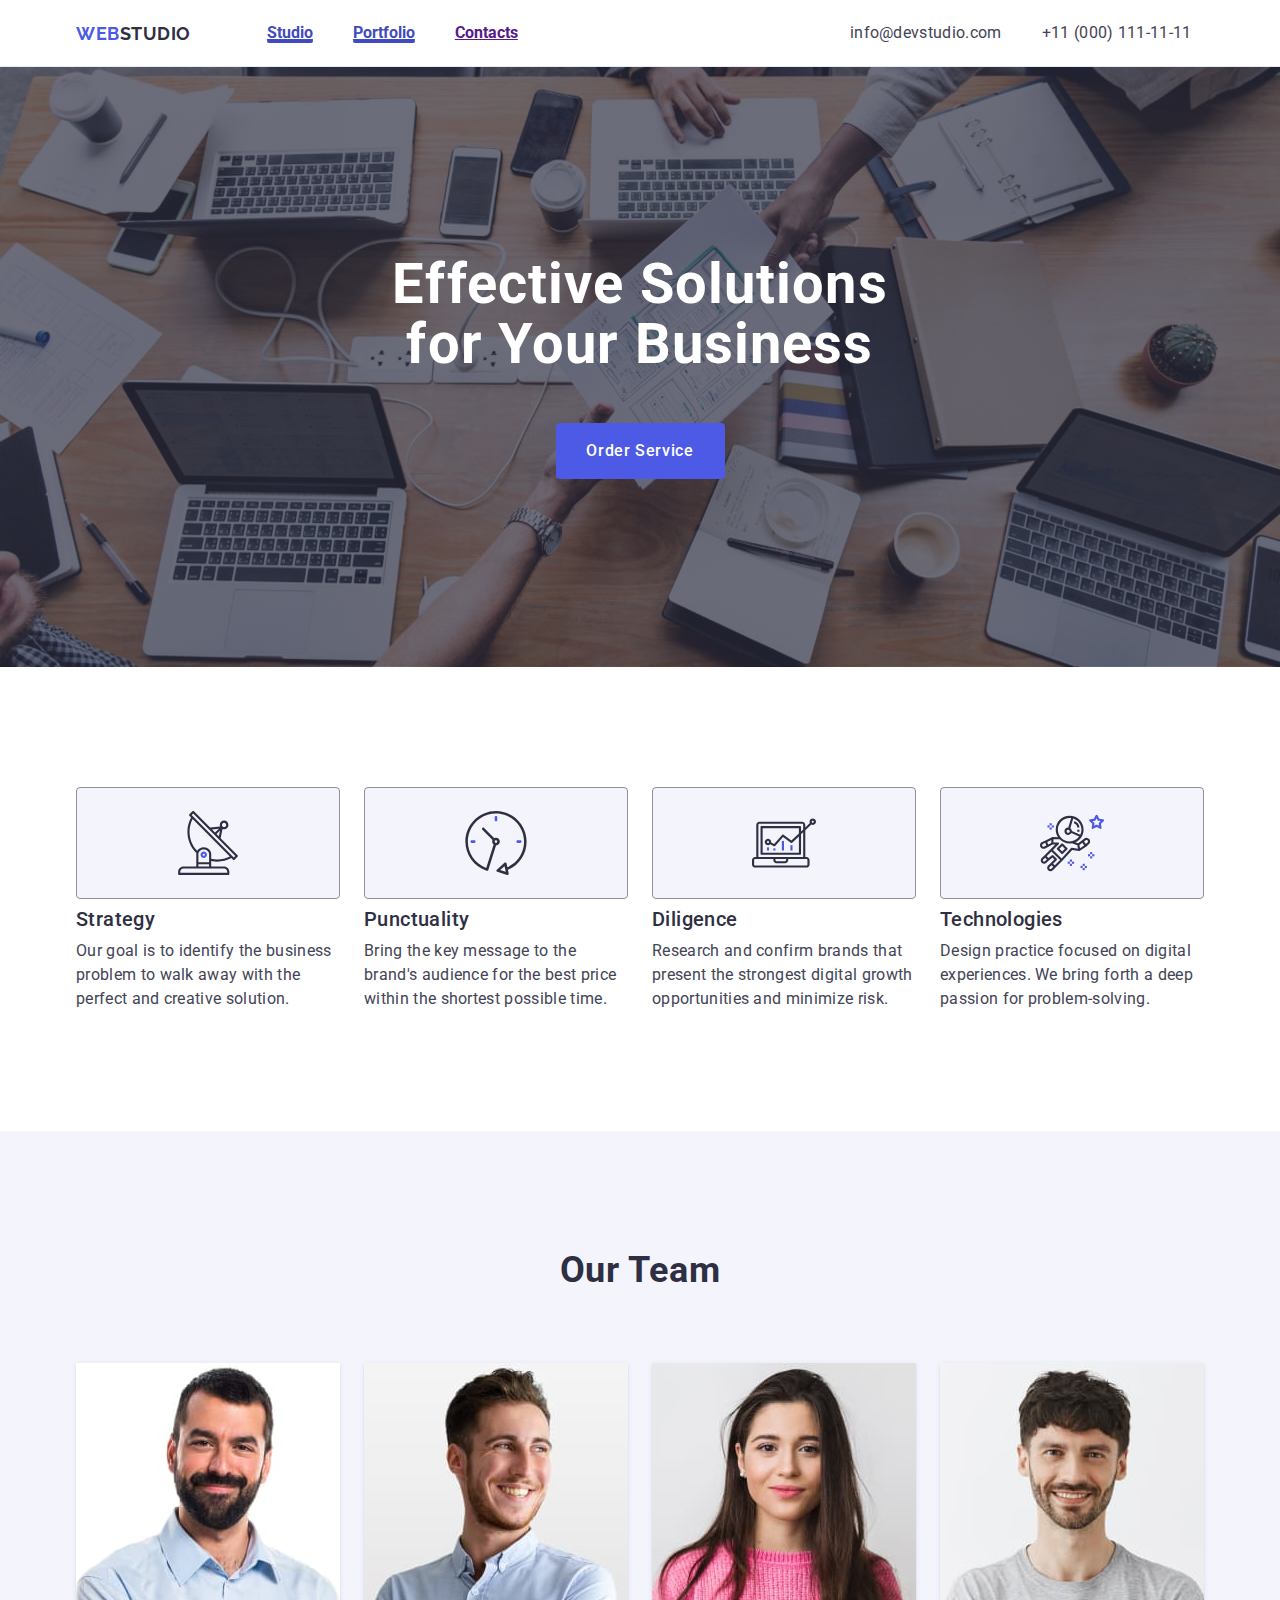
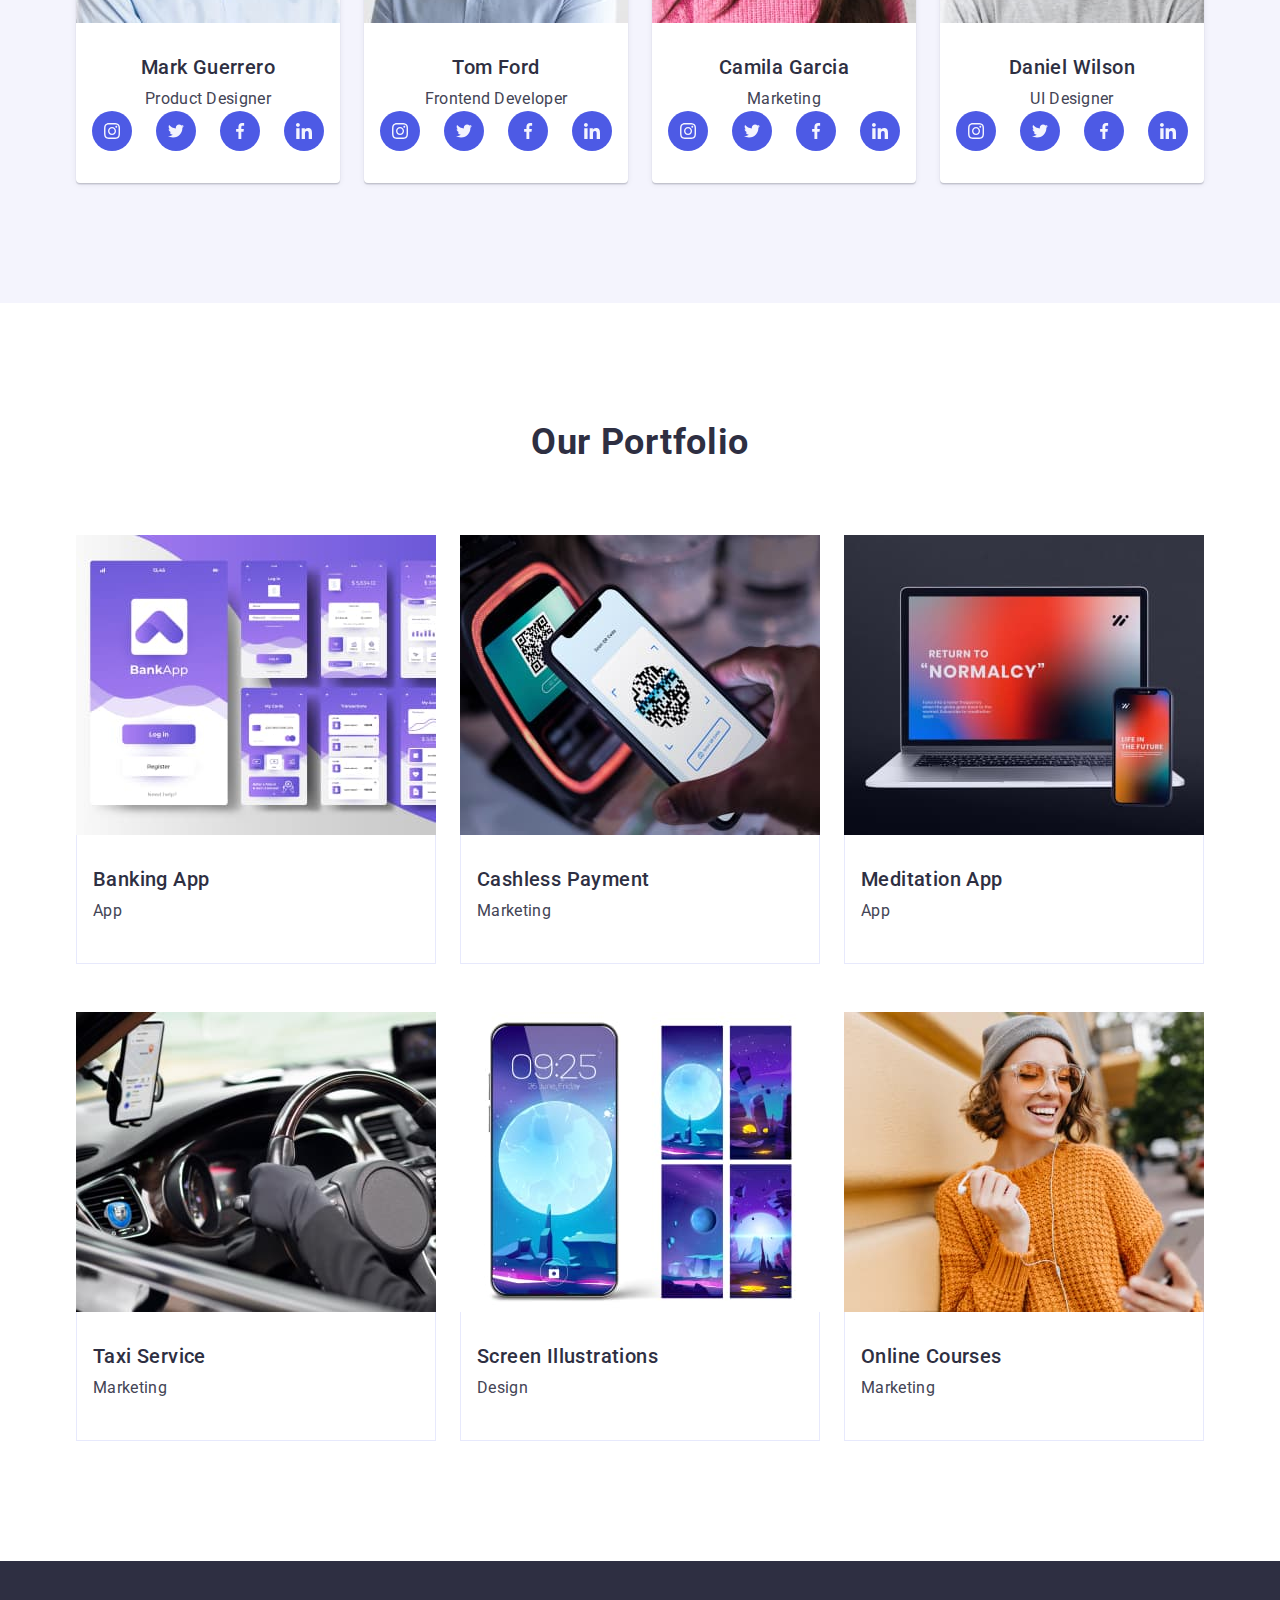
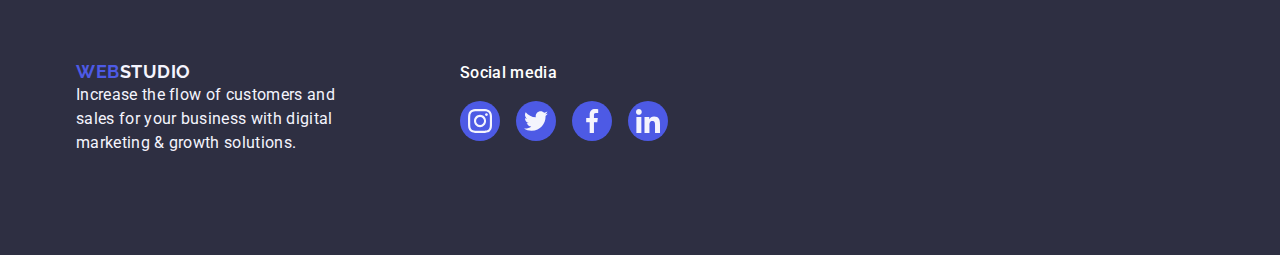
==== commit 053573fa: "corrects in footer section four" ====
--- a/index.html
+++ b/index.html
@@ -30,7 +30,7 @@
                     <a href="./index.html" class="link-active">Studio</a>
                 </li>
                 <li>
-                    <a href="">Portfolio</a>
+                    <a href="" class="link-active">Portfolio</a>
                 </li>
                 <li>
                     <a href="">Contacts</a>
--- a/css/styles.css
+++ b/css/styles.css
@@ -393,7 +393,7 @@
 }
 .list-four-item {
     width: calc((100% - 48px) / 3);
-    /* transition: transform 250ms cubic-bezier(0.4, 0, 0.2, 1); */
+    transition: box-shadow 250ms cubic-bezier(0.4, 0, 0.2, 1);
 }
 
 .list-four-item:hover {
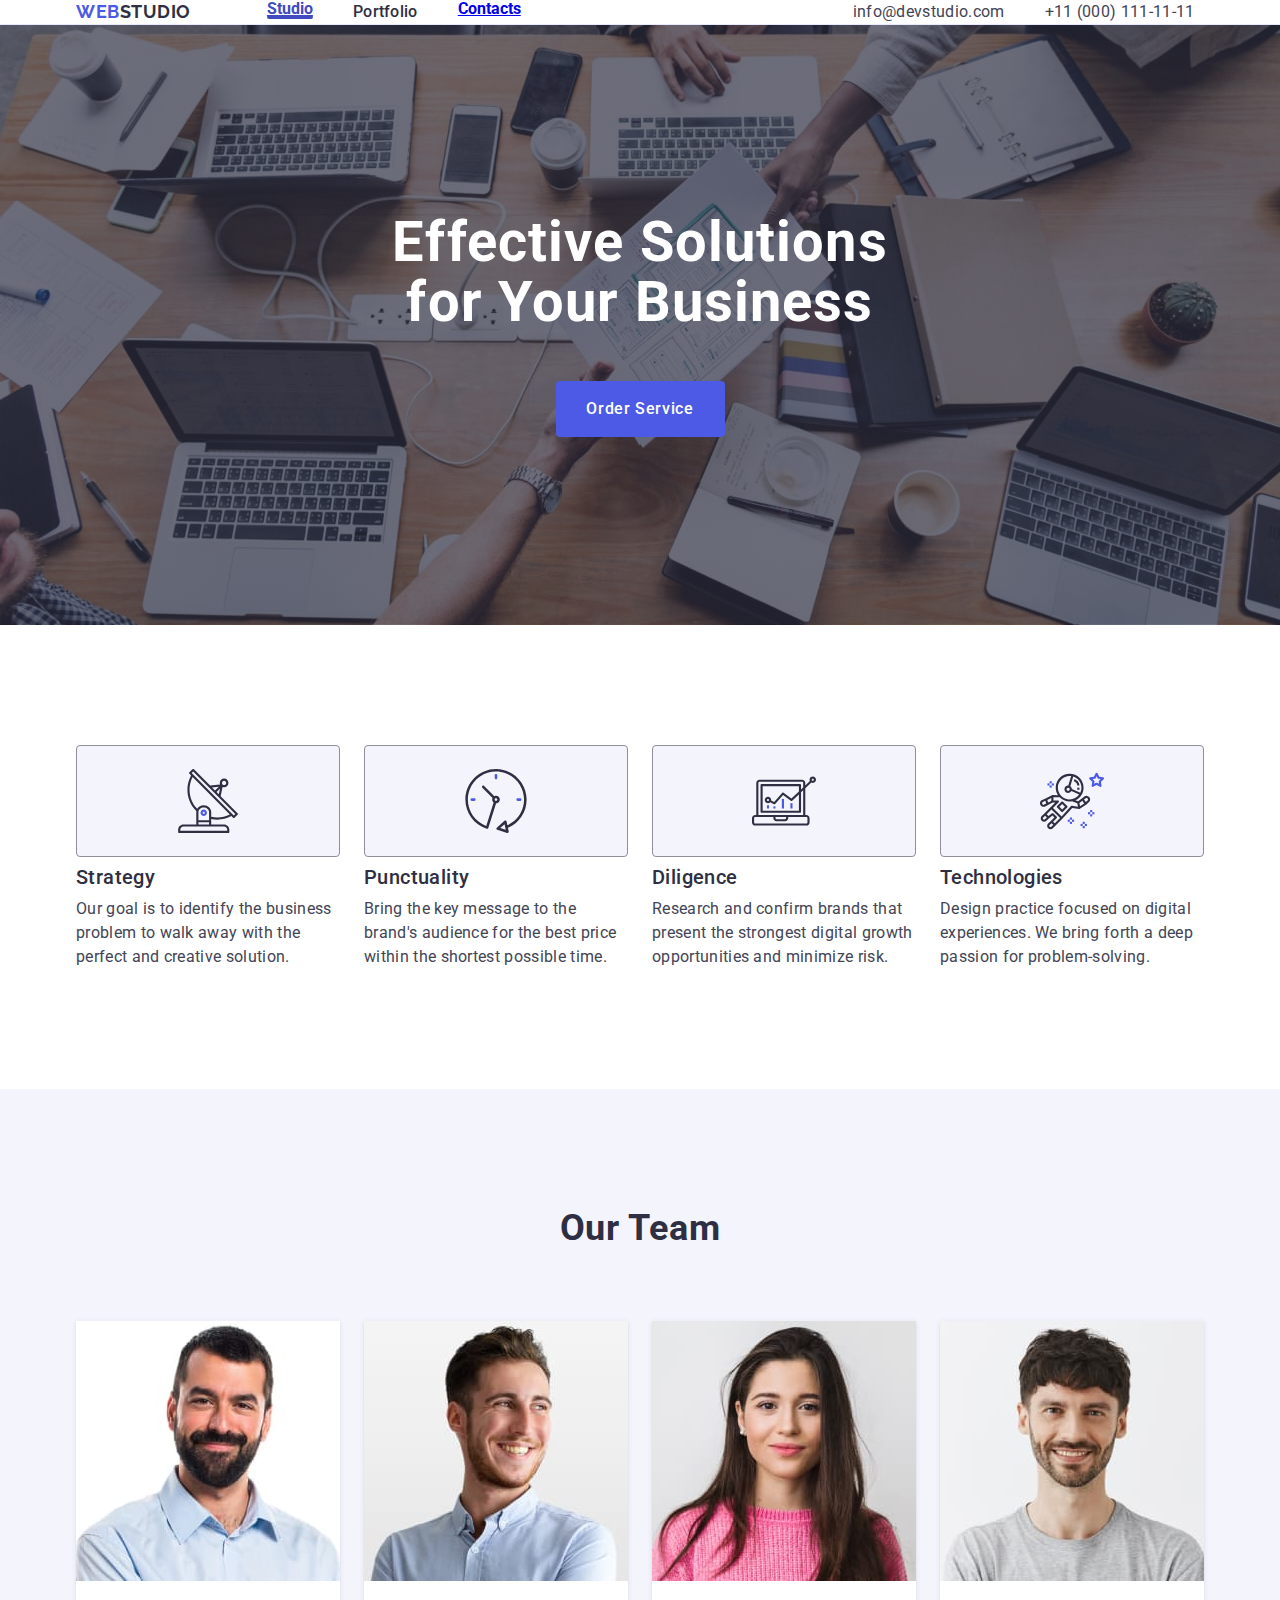
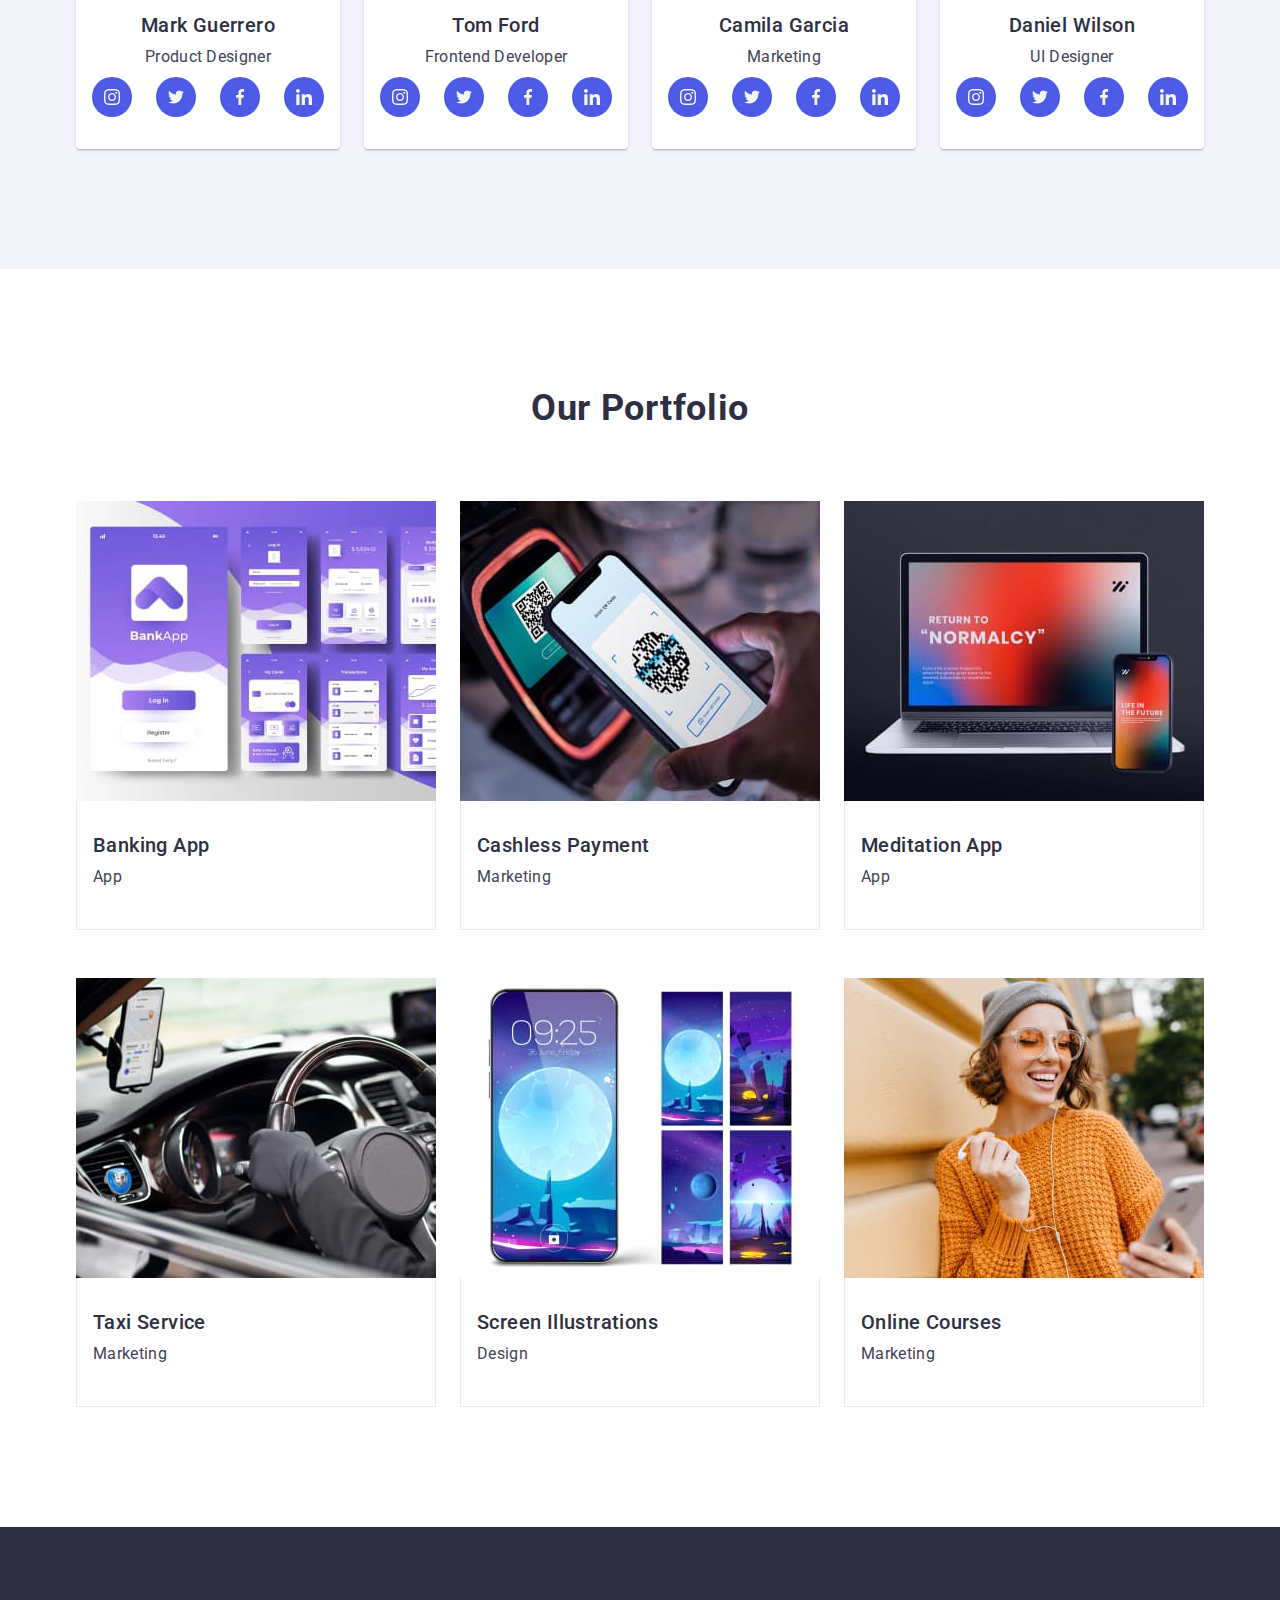
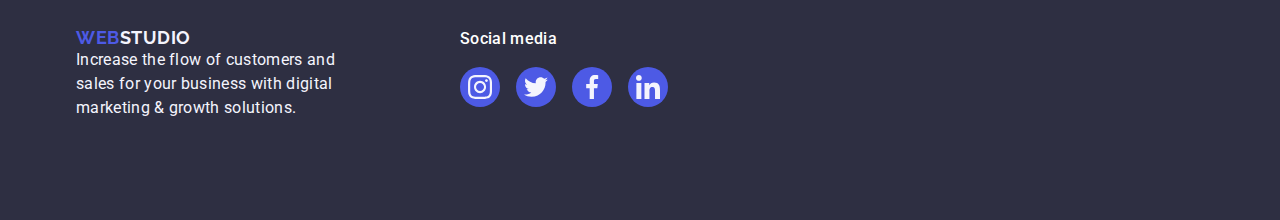
==== commit e2cddac7: "correct in section four and header" ====
--- a/index.html
+++ b/index.html
@@ -27,13 +27,13 @@
             <a href="./index.html" class="page-logo">Web<span class="logo-studio-top">Studio</span></a>
             <ul class="nav-list-one">
                 <li>
-                    <a href="./index.html" class="link-active">Studio</a>
+                    <a href="./index.html" class="first link link-active">Studio</a>
                 </li>
                 <li>
-                    <a href="" class="link-active">Portfolio</a>
+                    <a href="" class="first-link">Portfolio</a>
                 </li>
                 <li>
-                    <a href="">Contacts</a>
+                    <a href="first-link">Contacts</a>
                 </li>
             </ul>
         </nav>
@@ -291,19 +291,17 @@
                     alt="Some White and purple photos of bankig aplication"
                     width="360"
                     height="300" />
-                    <p class="child">14 Stylish and User-Friendly App Design Concepts · Task Manager App · Calorie Tracker App · Exotic Fruit Ecommerce App ·
-                    Cloud Storage App</p>
-                    </div>
-                    
-                    <!-- <div class="parent-two"> -->
+                    <p class="child">
+                        14 Stylish and User-Friendly App Design Concepts · Task Manager App · Calorie Tracker App · Exotic Fruit Ecommerce App ·
+                    Cloud Storage App
+                    </p>
+                    </div>
+                    
+                  
                 <div class="div-info-two">
                     <h3 class="page-title-two">Banking App</h3>
                     <p class="page-paragraph-three">App</p>
-                    <!-- <p class="child-two">14 Stylish and User-Friendly App Design Concepts · Task Manager App · Calorie Tracker App · Exotic
-                        Fruit Ecommerce App ·
-                        Cloud Storage App</p> -->
-                    <!-- </div> -->
-                    </div>
+                   </div>
                 </li>
                 <li class="list-four-item">
                     <div class="parent">
@@ -319,6 +317,7 @@
                     <h3 class="page-title-two">Cashless Payment</h3>
                     <p class="page-paragraph-three">Marketing</p>
                     </div>
+                   
                 </li>
                 <li class="list-four-item">
                     <div class="parent">
@@ -334,6 +333,7 @@
                     <h3 class="page-title-two">Meditation App</h3>
                     <p class="page-paragraph-three">App</p>
                     </div>
+                    
                 </li>
                 <li class="list-four-item">
                     <div class="parent">
@@ -349,6 +349,7 @@
                     <h3 class="page-title-two">Taxi Service</h3>
                     <p class="page-paragraph-three">Marketing</p>
                     </div>
+                    
                 </li>
                  <li class="list-four-item">
                     <div class="parent">
@@ -364,7 +365,7 @@
                     <h3 class="page-title-two">Screen Illustrations</h3>
                     <p class="page-paragraph-three">Design</p>
                     </div>
- 
+                    
                 </li>
                 <li class="list-four-item">
                     <div class="parent">
@@ -380,6 +381,7 @@
                     <h3 class="page-title-two">Online Courses</h3>
                     <p class="page-paragraph-three">Marketing</p>
                     </div>
+                    
                 </li>
             </ul>
             </div>
--- a/css/styles.css
+++ b/css/styles.css
@@ -38,11 +38,11 @@
 }
 
 .first-link {
-    /* font-weight: 500;
+    font-weight: 500;
     letter-spacing: 0.02em;
     line-height: 1.5em;
     color: #2e2f42;
-    text-decoration: none; */
+    text-decoration: none;
     
 }
 .first-link:hover {
@@ -245,14 +245,12 @@
     list-style-type: none;
     display: flex;
     gap: 40px;
-    padding-top: 24px;
-    padding-bottom: 24px;
 }
 
 .link-active {
-    /* display: inline-block; */
-    /* padding-top: 24px; */
-    /* padding-bottom: 24px; */
+    /* display: inline-block; 
+    padding-top: 24px; 
+    padding-bottom: 24px; */
     position: relative;
     color:#404bbf;
     transition: color 250ms cubic-bezier(0.4, 0, 0.2, 1);
@@ -439,6 +437,7 @@
     justify-content: center;
     gap: 24px;
     list-style-type: none;
+    margin-top: 8px;
     
 }
 .social-media-one-item {
@@ -492,7 +491,7 @@
     transition: transform 250ms cubic-bezier(0.4, 0, 0.2, 1);
 }    
 
-.parent:hover .child {
+.list-four-item:hover .child {
     transform: translateY(0);
 }
 
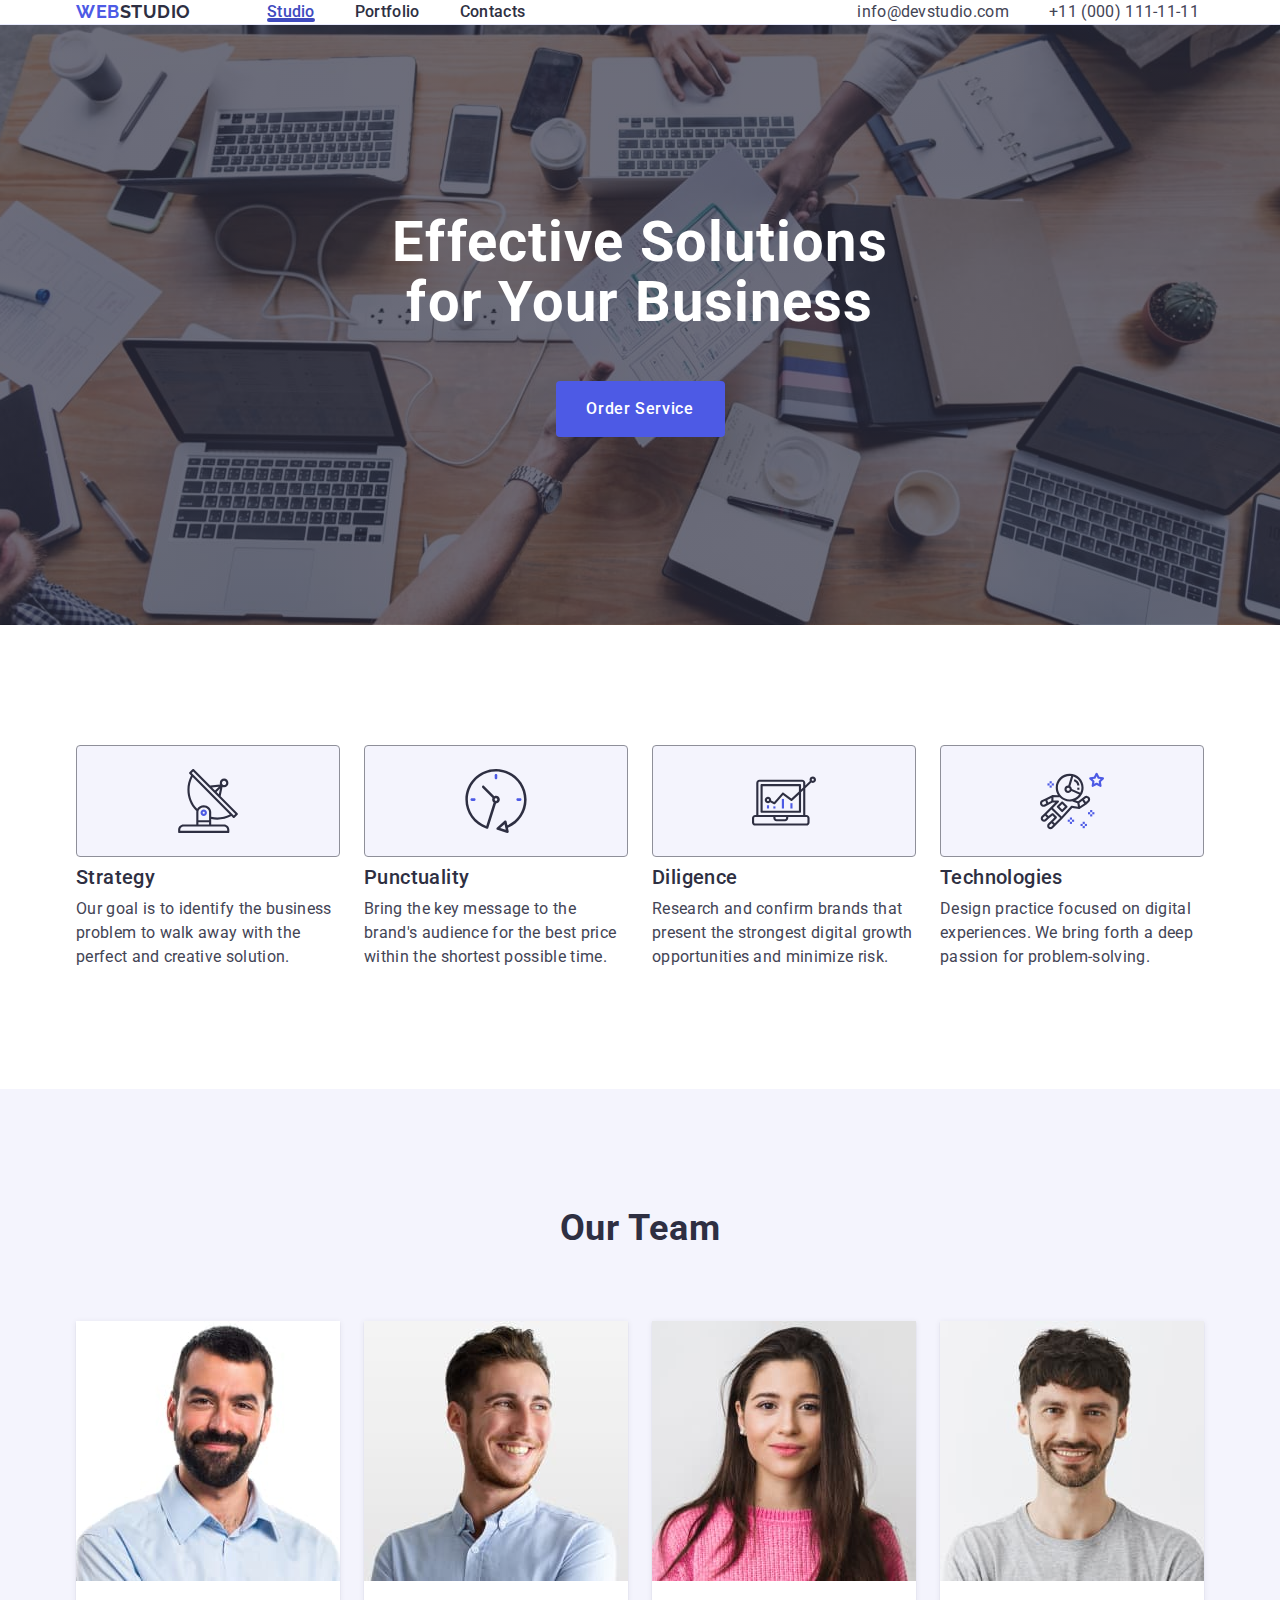
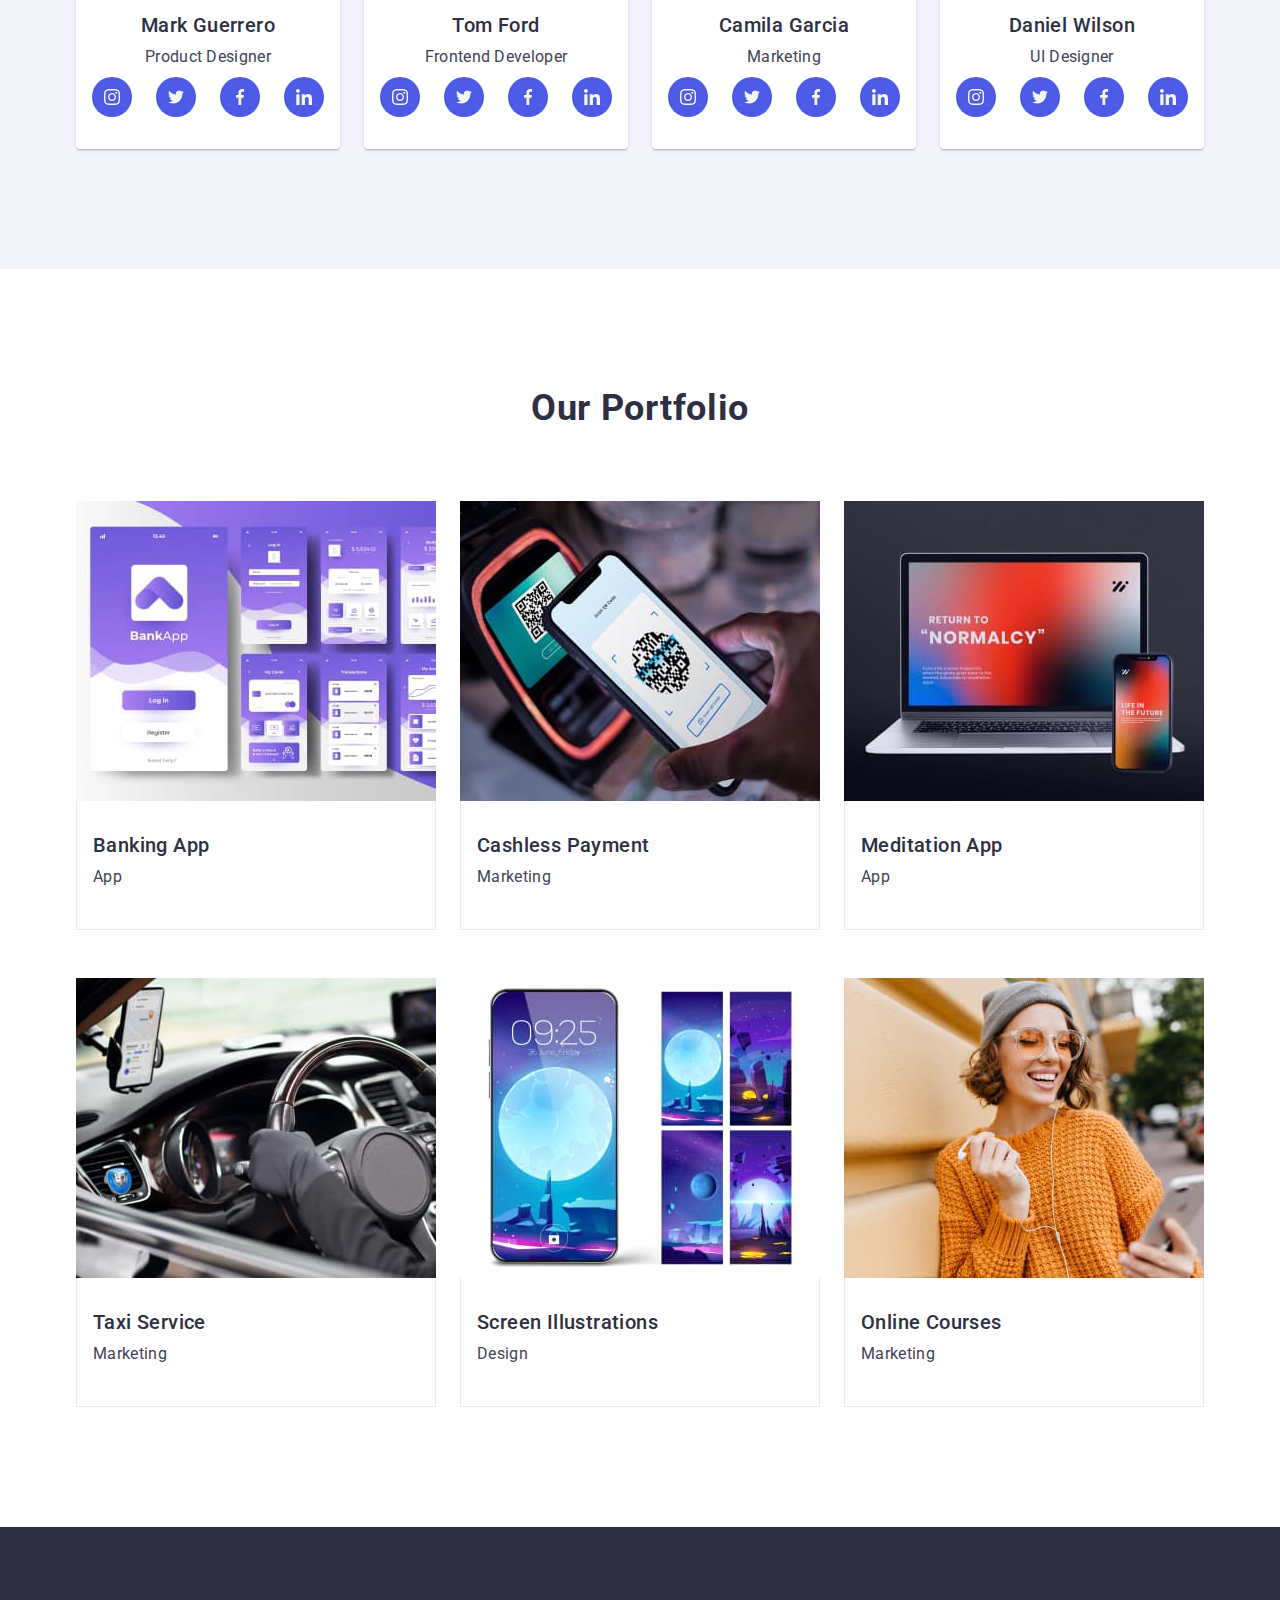
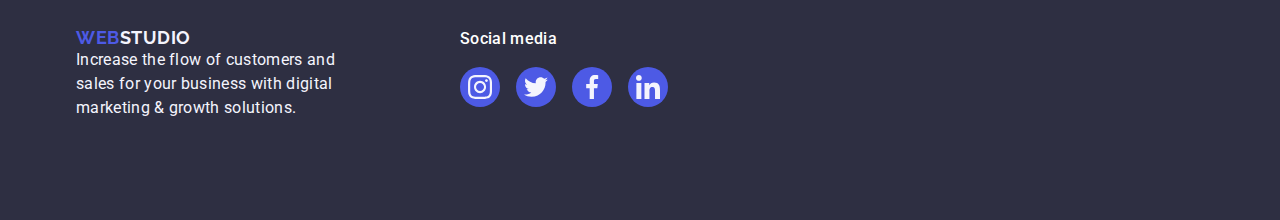
==== commit 4ea7f5b0: "correct in header" ====
--- a/index.html
+++ b/index.html
@@ -27,13 +27,13 @@
             <a href="./index.html" class="page-logo">Web<span class="logo-studio-top">Studio</span></a>
             <ul class="nav-list-one">
                 <li>
-                    <a href="./index.html" class="first link link-active">Studio</a>
+                    <a href="./index.html" class="first-link link-active">Studio</a>
                 </li>
                 <li>
                     <a href="" class="first-link">Portfolio</a>
                 </li>
                 <li>
-                    <a href="first-link">Contacts</a>
+                    <a href="" class="first-link">Contacts</a>
                 </li>
             </ul>
         </nav>
